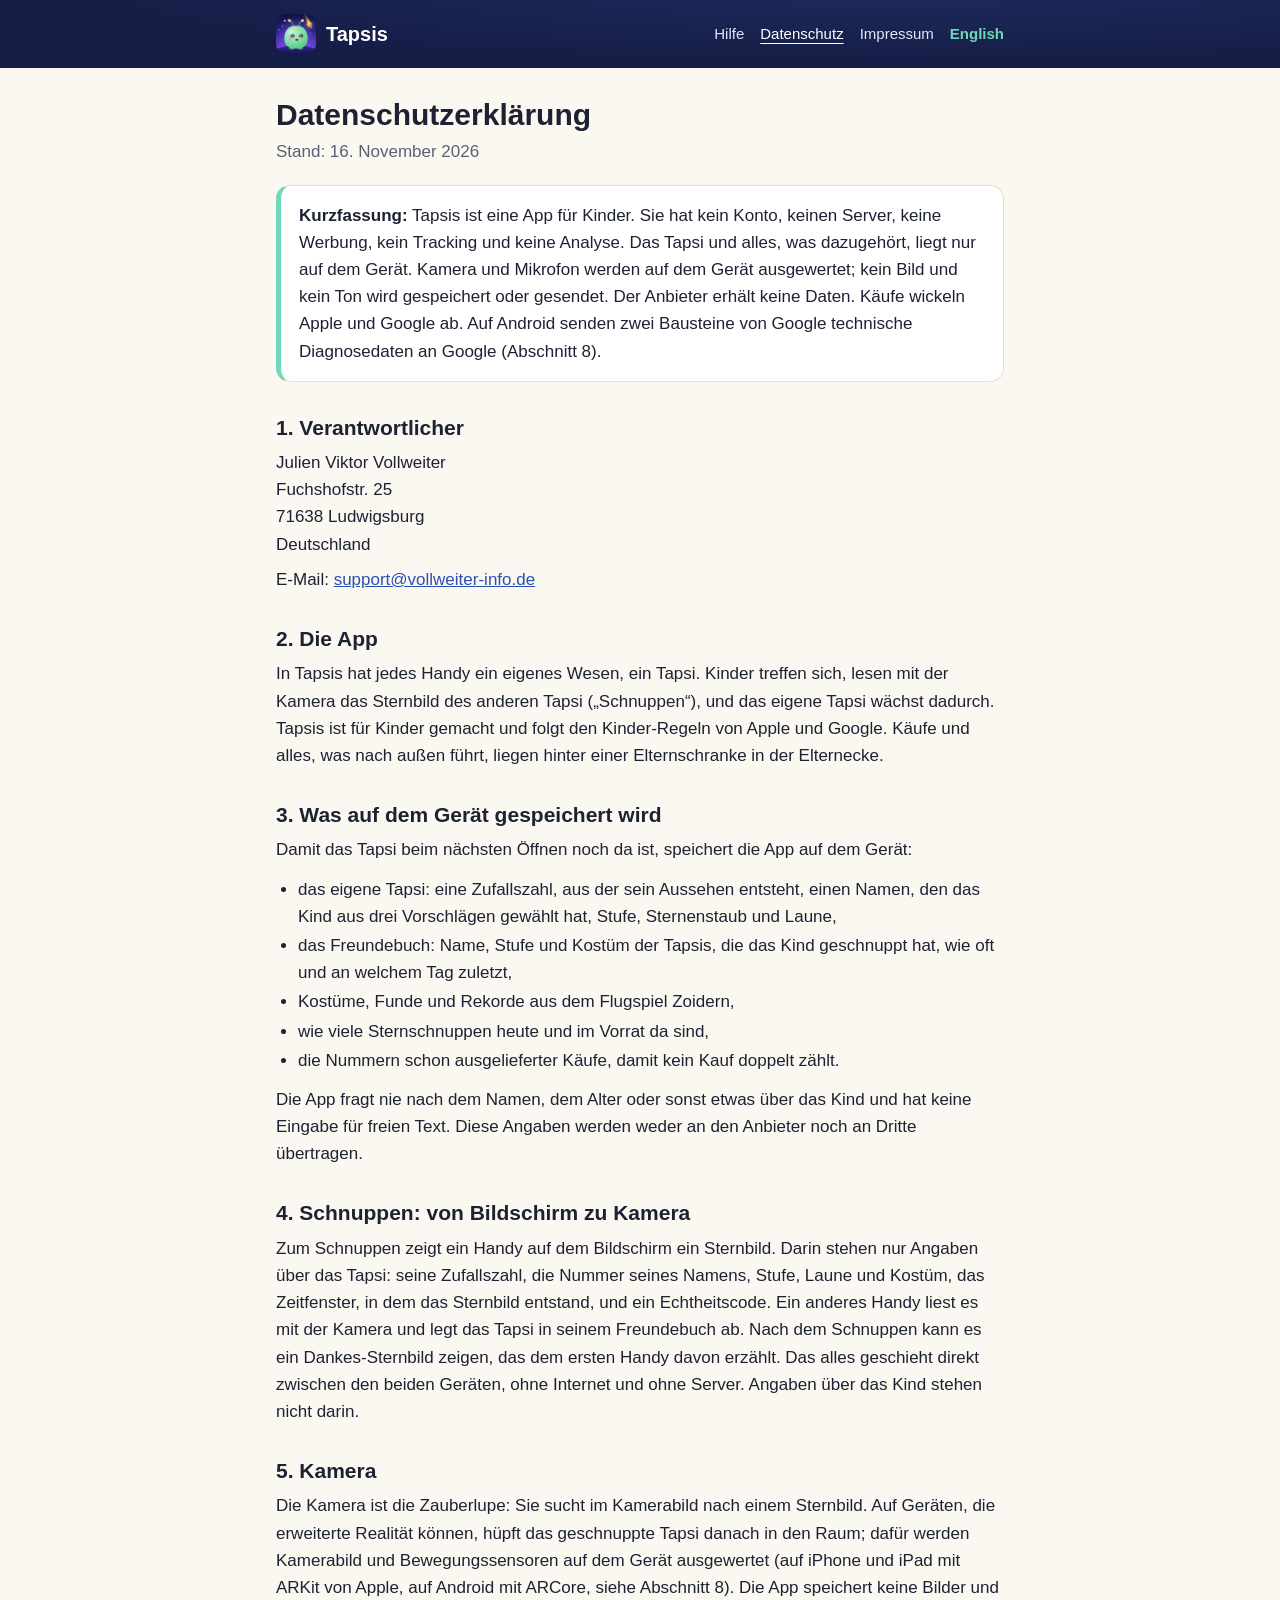
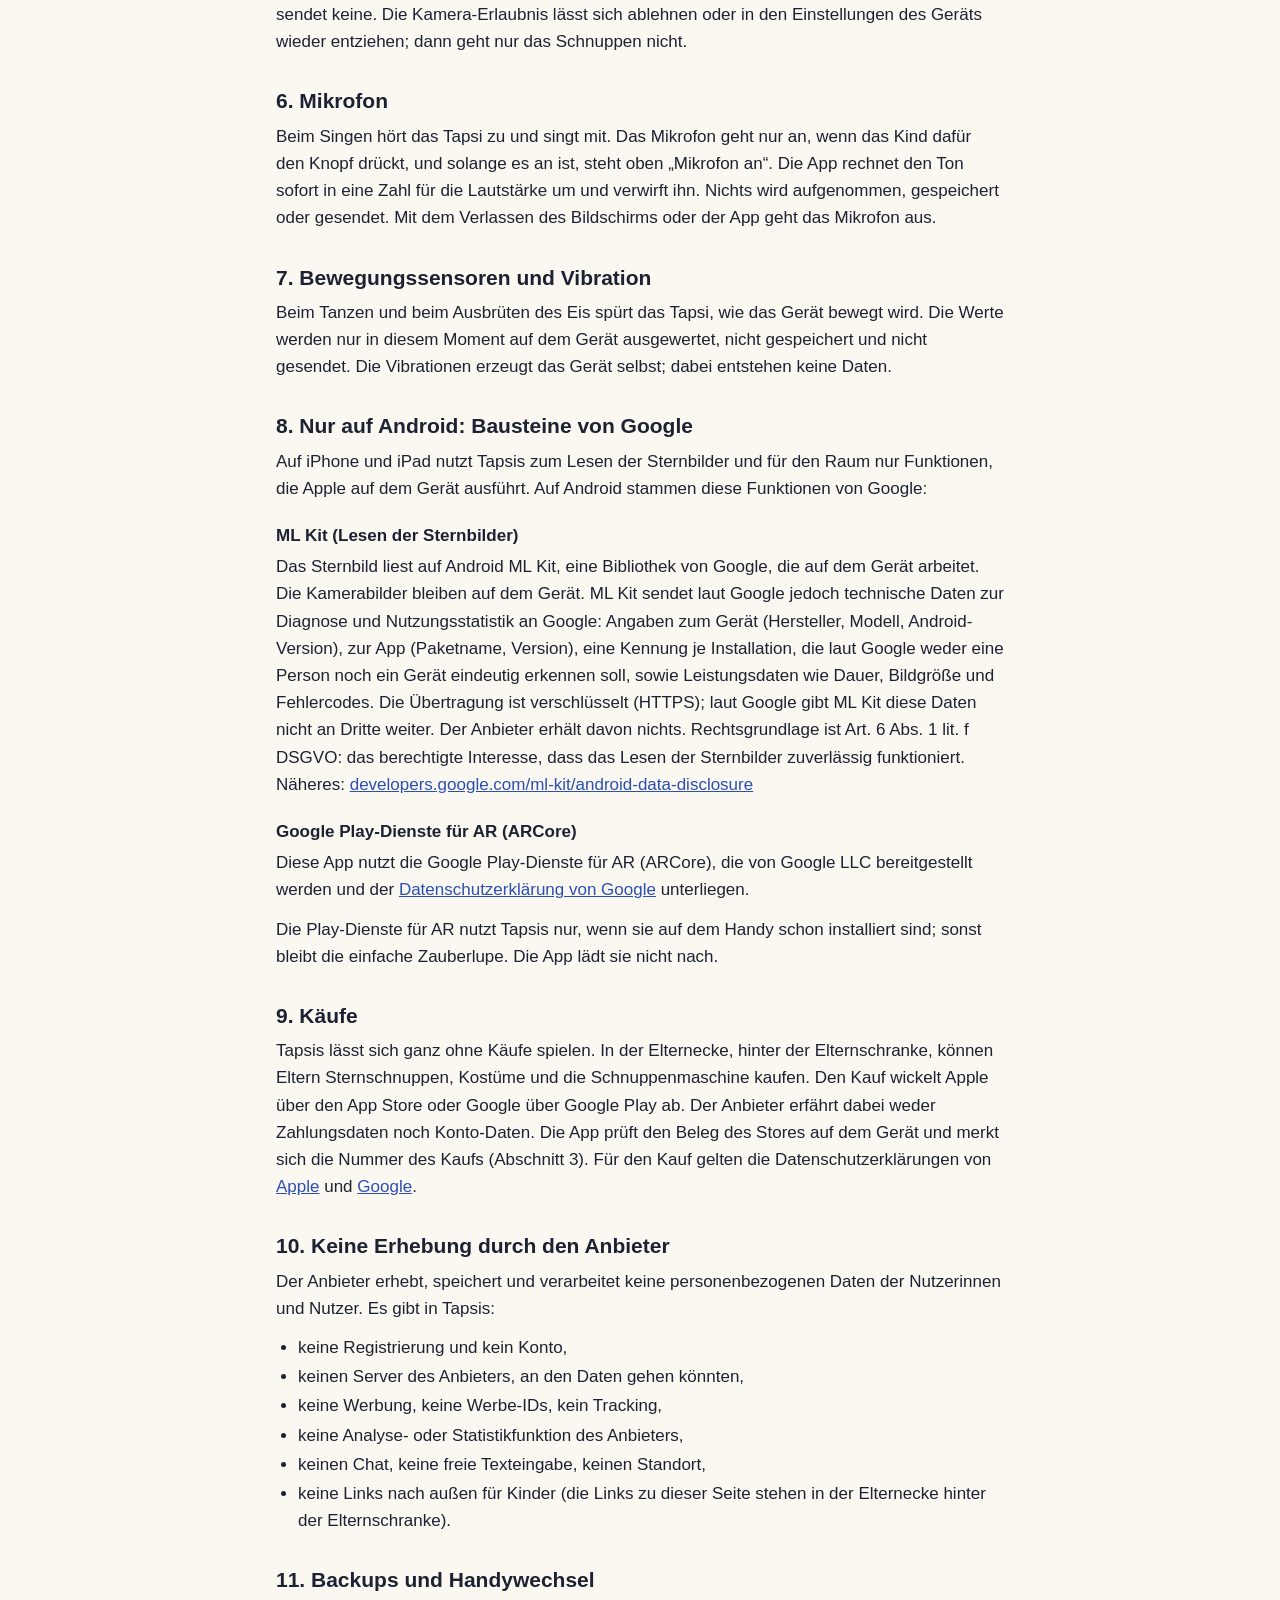
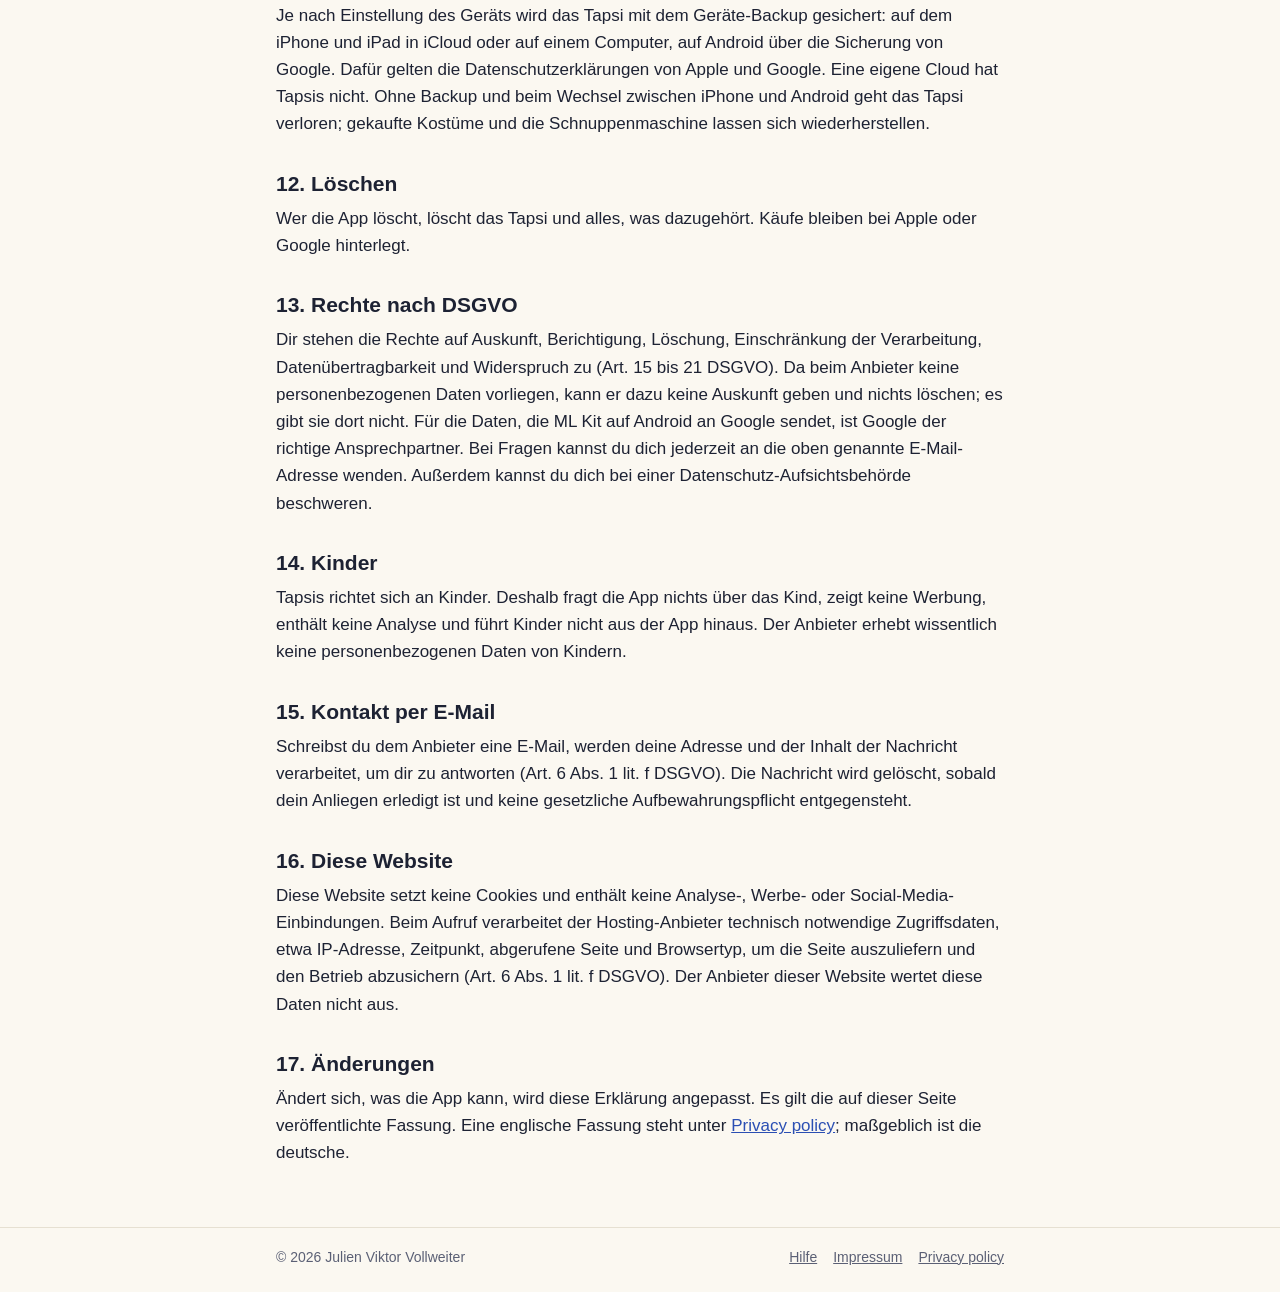
==== datenschutz.html @ 877396ab "Deploy 4b7becd" ====
<!DOCTYPE html>
<html lang="de">
<head>
<meta charset="utf-8">
<meta name="viewport" content="width=device-width, initial-scale=1">
<title>Datenschutzerklärung | Tapsis</title>
<meta name="description" content="Datenschutzerklärung zur Kinder-App Tapsis: kein Konto, kein Server, keine Werbung. Alles bleibt auf dem Gerät.">
<meta name="author" content="Julien Viktor Vollweiter">
<meta name="theme-color" content="#141d45">
<link rel="alternate" hreflang="en" href="privacy.html">
<link rel="icon" href="icon.png">
<link rel="apple-touch-icon" href="icon.png">
<link rel="stylesheet" href="style.css">
</head>
<body>

<header class="site-header">
  <div class="wrap">
    <a class="brand" href="./"><img src="icon.png" alt="" width="40" height="40">Tapsis</a>
    <nav class="site-nav" aria-label="Hauptnavigation">
      <a href="./">Hilfe</a>
      <a href="datenschutz.html" aria-current="page">Datenschutz</a>
      <a href="impressum.html">Impressum</a>
      <a class="lang" href="privacy.html" lang="en" hreflang="en">English</a>
    </nav>
  </div>
</header>

<main>
  <div class="wrap">
    <article class="prose">

      <h1>Datenschutzerklärung</h1>
      <p class="stand">Stand: 16. November 2026</p>

      <div class="card summary">
        <p><strong>Kurzfassung:</strong> Tapsis ist eine App für Kinder. Sie hat kein Konto, keinen Server, keine Werbung, kein Tracking und keine Analyse. Das Tapsi und alles, was dazugehört, liegt nur auf dem Gerät. Kamera und Mikrofon werden auf dem Gerät ausgewertet; kein Bild und kein Ton wird gespeichert oder gesendet. Der Anbieter erhält keine Daten. Käufe wickeln Apple und Google ab. Auf Android senden zwei Bausteine von Google technische Diagnosedaten an Google (Abschnitt 8).</p>
      </div>

      <h2 id="verantwortlicher">1. Verantwortlicher</h2>
      <address>
        Julien Viktor Vollweiter<br>
        Fuchshofstr. 25<br>
        71638 Ludwigsburg<br>
        Deutschland
      </address>
      <p>E-Mail: <a href="mailto:support@vollweiter-info.de?subject=Tapsis">support@vollweiter-info.de</a></p>

      <h2 id="app">2. Die App</h2>
      <p>In Tapsis hat jedes Handy ein eigenes Wesen, ein Tapsi. Kinder treffen sich, lesen mit der Kamera das Sternbild des anderen Tapsi („Schnuppen“), und das eigene Tapsi wächst dadurch. Tapsis ist für Kinder gemacht und folgt den Kinder-Regeln von Apple und Google. Käufe und alles, was nach außen führt, liegen hinter einer Elternschranke in der Elternecke.</p>

      <h2 id="geraet">3. Was auf dem Gerät gespeichert wird</h2>
      <p>Damit das Tapsi beim nächsten Öffnen noch da ist, speichert die App auf dem Gerät:</p>
      <ul>
        <li>das eigene Tapsi: eine Zufallszahl, aus der sein Aussehen entsteht, einen Namen, den das Kind aus drei Vorschlägen gewählt hat, Stufe, Sternenstaub und Laune,</li>
        <li>das Freundebuch: Name, Stufe und Kostüm der Tapsis, die das Kind geschnuppt hat, wie oft und an welchem Tag zuletzt,</li>
        <li>Kostüme, Funde und Rekorde aus dem Flugspiel Zoidern,</li>
        <li>wie viele Sternschnuppen heute und im Vorrat da sind,</li>
        <li>die Nummern schon ausgelieferter Käufe, damit kein Kauf doppelt zählt.</li>
      </ul>
      <p>Die App fragt nie nach dem Namen, dem Alter oder sonst etwas über das Kind und hat keine Eingabe für freien Text. Diese Angaben werden weder an den Anbieter noch an Dritte übertragen.</p>

      <h2 id="schnuppen">4. Schnuppen: von Bildschirm zu Kamera</h2>
      <p>Zum Schnuppen zeigt ein Handy auf dem Bildschirm ein Sternbild. Darin stehen nur Angaben über das Tapsi: seine Zufallszahl, die Nummer seines Namens, Stufe, Laune und Kostüm, das Zeitfenster, in dem das Sternbild entstand, und ein Echtheitscode. Ein anderes Handy liest es mit der Kamera und legt das Tapsi in seinem Freundebuch ab. Nach dem Schnuppen kann es ein Dankes-Sternbild zeigen, das dem ersten Handy davon erzählt. Das alles geschieht direkt zwischen den beiden Geräten, ohne Internet und ohne Server. Angaben über das Kind stehen nicht darin.</p>

      <h2 id="kamera">5. Kamera</h2>
      <p>Die Kamera ist die Zauberlupe: Sie sucht im Kamerabild nach einem Sternbild. Auf Geräten, die erweiterte Realität können, hüpft das geschnuppte Tapsi danach in den Raum; dafür werden Kamerabild und Bewegungssensoren auf dem Gerät ausgewertet (auf iPhone und iPad mit ARKit von Apple, auf Android mit ARCore, siehe Abschnitt 8). Die App speichert keine Bilder und sendet keine. Die Kamera-Erlaubnis lässt sich ablehnen oder in den Einstellungen des Geräts wieder entziehen; dann geht nur das Schnuppen nicht.</p>

      <h2 id="mikrofon">6. Mikrofon</h2>
      <p>Beim Singen hört das Tapsi zu und singt mit. Das Mikrofon geht nur an, wenn das Kind dafür den Knopf drückt, und solange es an ist, steht oben „Mikrofon an“. Die App rechnet den Ton sofort in eine Zahl für die Lautstärke um und verwirft ihn. Nichts wird aufgenommen, gespeichert oder gesendet. Mit dem Verlassen des Bildschirms oder der App geht das Mikrofon aus.</p>

      <h2 id="sensoren">7. Bewegungssensoren und Vibration</h2>
      <p>Beim Tanzen und beim Ausbrüten des Eis spürt das Tapsi, wie das Gerät bewegt wird. Die Werte werden nur in diesem Moment auf dem Gerät ausgewertet, nicht gespeichert und nicht gesendet. Die Vibrationen erzeugt das Gerät selbst; dabei entstehen keine Daten.</p>

      <h2 id="android">8. Nur auf Android: Bausteine von Google</h2>
      <p>Auf iPhone und iPad nutzt Tapsis zum Lesen der Sternbilder und für den Raum nur Funktionen, die Apple auf dem Gerät ausführt. Auf Android stammen diese Funktionen von Google:</p>
      <h3>ML Kit (Lesen der Sternbilder)</h3>
      <p>Das Sternbild liest auf Android ML Kit, eine Bibliothek von Google, die auf dem Gerät arbeitet. Die Kamerabilder bleiben auf dem Gerät. ML Kit sendet laut Google jedoch technische Daten zur Diagnose und Nutzungsstatistik an Google: Angaben zum Gerät (Hersteller, Modell, Android-Version), zur App (Paketname, Version), eine Kennung je Installation, die laut Google weder eine Person noch ein Gerät eindeutig erkennen soll, sowie Leistungsdaten wie Dauer, Bildgröße und Fehlercodes. Die Übertragung ist verschlüsselt (HTTPS); laut Google gibt ML Kit diese Daten nicht an Dritte weiter. Der Anbieter erhält davon nichts. Rechtsgrundlage ist Art. 6 Abs. 1 lit. f DSGVO: das berechtigte Interesse, dass das Lesen der Sternbilder zuverlässig funktioniert. Näheres: <a href="https://developers.google.com/ml-kit/android-data-disclosure">developers.google.com/ml-kit/android-data-disclosure</a></p>
      <h3>Google Play-Dienste für AR (ARCore)</h3>
      <p>Diese App nutzt die Google Play-Dienste für AR (ARCore), die von Google LLC bereitgestellt werden und der <a href="https://policies.google.com/privacy?hl=de">Datenschutzerklärung von Google</a> unterliegen.</p>
      <p>Die Play-Dienste für AR nutzt Tapsis nur, wenn sie auf dem Handy schon installiert sind; sonst bleibt die einfache Zauberlupe. Die App lädt sie nicht nach.</p>

      <h2 id="kaeufe">9. Käufe</h2>
      <p>Tapsis lässt sich ganz ohne Käufe spielen. In der Elternecke, hinter der Elternschranke, können Eltern Sternschnuppen, Kostüme und die Schnuppenmaschine kaufen. Den Kauf wickelt Apple über den App Store oder Google über Google Play ab. Der Anbieter erfährt dabei weder Zahlungsdaten noch Konto-Daten. Die App prüft den Beleg des Stores auf dem Gerät und merkt sich die Nummer des Kaufs (Abschnitt 3). Für den Kauf gelten die Datenschutzerklärungen von <a href="https://www.apple.com/de/legal/privacy/de-ww/">Apple</a> und <a href="https://policies.google.com/privacy?hl=de">Google</a>.</p>

      <h2 id="keine-erhebung">10. Keine Erhebung durch den Anbieter</h2>
      <p>Der Anbieter erhebt, speichert und verarbeitet keine personenbezogenen Daten der Nutzerinnen und Nutzer. Es gibt in Tapsis:</p>
      <ul>
        <li>keine Registrierung und kein Konto,</li>
        <li>keinen Server des Anbieters, an den Daten gehen könnten,</li>
        <li>keine Werbung, keine Werbe-IDs, kein Tracking,</li>
        <li>keine Analyse- oder Statistikfunktion des Anbieters,</li>
        <li>keinen Chat, keine freie Texteingabe, keinen Standort,</li>
        <li>keine Links nach außen für Kinder (die Links zu dieser Seite stehen in der Elternecke hinter der Elternschranke).</li>
      </ul>

      <h2 id="backups">11. Backups und Handywechsel</h2>
      <p>Je nach Einstellung des Geräts wird das Tapsi mit dem Geräte-Backup gesichert: auf dem iPhone und iPad in iCloud oder auf einem Computer, auf Android über die Sicherung von Google. Dafür gelten die Datenschutzerklärungen von Apple und Google. Eine eigene Cloud hat Tapsis nicht. Ohne Backup und beim Wechsel zwischen iPhone und Android geht das Tapsi verloren; gekaufte Kostüme und die Schnuppenmaschine lassen sich wiederherstellen.</p>

      <h2 id="loeschung">12. Löschen</h2>
      <p>Wer die App löscht, löscht das Tapsi und alles, was dazugehört. Käufe bleiben bei Apple oder Google hinterlegt.</p>

      <h2 id="rechte">13. Rechte nach DSGVO</h2>
      <p>Dir stehen die Rechte auf Auskunft, Berichtigung, Löschung, Einschränkung der Verarbeitung, Datenübertragbarkeit und Widerspruch zu (Art. 15 bis 21 DSGVO). Da beim Anbieter keine personenbezogenen Daten vorliegen, kann er dazu keine Auskunft geben und nichts löschen; es gibt sie dort nicht. Für die Daten, die ML Kit auf Android an Google sendet, ist Google der richtige Ansprechpartner. Bei Fragen kannst du dich jederzeit an die oben genannte E-Mail-Adresse wenden. Außerdem kannst du dich bei einer Datenschutz-Aufsichtsbehörde beschweren.</p>

      <h2 id="kinder">14. Kinder</h2>
      <p>Tapsis richtet sich an Kinder. Deshalb fragt die App nichts über das Kind, zeigt keine Werbung, enthält keine Analyse und führt Kinder nicht aus der App hinaus. Der Anbieter erhebt wissentlich keine personenbezogenen Daten von Kindern.</p>

      <h2 id="email">15. Kontakt per E-Mail</h2>
      <p>Schreibst du dem Anbieter eine E-Mail, werden deine Adresse und der Inhalt der Nachricht verarbeitet, um dir zu antworten (Art. 6 Abs. 1 lit. f DSGVO). Die Nachricht wird gelöscht, sobald dein Anliegen erledigt ist und keine gesetzliche Aufbewahrungspflicht entgegensteht.</p>

      <h2 id="website">16. Diese Website</h2>
      <p>Diese Website setzt keine Cookies und enthält keine Analyse-, Werbe- oder Social-Media-Einbindungen. Beim Aufruf verarbeitet der Hosting-Anbieter technisch notwendige Zugriffsdaten, etwa IP-Adresse, Zeitpunkt, abgerufene Seite und Browsertyp, um die Seite auszuliefern und den Betrieb abzusichern (Art. 6 Abs. 1 lit. f DSGVO). Der Anbieter dieser Website wertet diese Daten nicht aus.</p>

      <h2 id="aenderungen">17. Änderungen</h2>
      <p>Ändert sich, was die App kann, wird diese Erklärung angepasst. Es gilt die auf dieser Seite veröffentlichte Fassung. Eine englische Fassung steht unter <a href="privacy.html" lang="en">Privacy policy</a>; maßgeblich ist die deutsche.</p>

    </article>
  </div>
</main>

<footer class="site-footer">
  <div class="wrap">
    <span>© 2026 Julien Viktor Vollweiter</span>
    <nav aria-label="Rechtliches">
      <a href="./">Hilfe</a>
      <a href="impressum.html">Impressum</a>
      <a href="privacy.html" lang="en">Privacy policy</a>
    </nav>
  </div>
</footer>

</body>
</html>
---- style.css ----
:root {
  --night: #141d45;
  --night-2: #1f2b5e;
  --paper: #fbf8f1;
  --card: #ffffff;
  --ink: #1d2233;
  --muted: #5b6075;
  --line: #e6e0d2;
  --mint: #6fd8b8;
  --link: #2b4fb3;
  --star: #f6c945;
}

@media (prefers-color-scheme: dark) {
  :root {
    --paper: #10163a;
    --card: #19225052;
    --ink: #eef0fa;
    --muted: #aab1d0;
    --line: #2b3670;
    --link: #9fc0ff;
  }
}

* { box-sizing: border-box; }

html { -webkit-text-size-adjust: 100%; }

body {
  margin: 0;
  background: var(--paper);
  color: var(--ink);
  font: 17px/1.6 -apple-system, BlinkMacSystemFont, "Segoe UI", Roboto, "Helvetica Neue", Arial, sans-serif;
}

a { color: var(--link); }

.wrap { max-width: 760px; margin: 0 auto; padding: 0 16px; }

.site-header {
  background: radial-gradient(ellipse at 70% -20%, var(--night-2), var(--night) 70%);
  color: #fff;
}
.site-header .wrap {
  display: flex; flex-wrap: wrap; align-items: center; justify-content: space-between;
  gap: 8px 20px; padding-top: 14px; padding-bottom: 14px;
}
.brand {
  display: inline-flex; align-items: center; gap: 10px;
  color: #fff; text-decoration: none; font-weight: 700; font-size: 20px;
}
.brand img { border-radius: 10px; }
.site-nav { display: flex; flex-wrap: wrap; gap: 4px 16px; font-size: 15px; }
.site-nav a { color: #dfe5ff; text-decoration: none; }
.site-nav a:hover, .site-nav a[aria-current="page"] { color: #fff; text-decoration: underline; text-underline-offset: 4px; }
.site-nav .lang { color: var(--mint); font-weight: 600; }

.hero {
  background: linear-gradient(var(--night), var(--night-2));
  color: #fff; text-align: center; padding: 28px 0 40px;
}
.hero img { width: 112px; height: 112px; border-radius: 26px; box-shadow: 0 10px 30px rgba(0,0,0,.35); }
.hero h1 { margin: 16px 0 6px; font-size: 32px; line-height: 1.2; }
.hero p { margin: 0 auto; max-width: 520px; color: #dfe5ff; }

main { padding: 28px 0 48px; }

.prose h1 { font-size: 30px; line-height: 1.25; margin: 0 0 4px; }
.prose h2 { font-size: 21px; line-height: 1.3; margin: 32px 0 8px; }
.prose h3 { font-size: 17px; margin: 20px 0 4px; }
.prose p, .prose ul { margin: 0 0 12px; }
.prose ul { padding-left: 22px; }
.prose li { margin: 2px 0; }
.prose address { font-style: normal; margin-bottom: 8px; }
.stand { color: var(--muted); margin-bottom: 20px !important; }

.card {
  background: var(--card);
  border: 1px solid var(--line);
  border-radius: 14px;
  padding: 16px 18px;
  margin: 20px 0;
}
.card > :last-child { margin-bottom: 0; }
.summary { border-left: 5px solid var(--mint); }
.note { border-left: 5px solid var(--star); }

.site-footer { border-top: 1px solid var(--line); color: var(--muted); font-size: 14px; }
.site-footer .wrap {
  display: flex; flex-wrap: wrap; justify-content: space-between; gap: 8px 20px;
  padding-top: 18px; padding-bottom: 24px;
}
.site-footer nav { display: flex; flex-wrap: wrap; gap: 4px 16px; }
.site-footer a { color: var(--muted); }

@media (max-width: 480px) {
  body { font-size: 16px; }
  .prose h1, .hero h1 { font-size: 26px; }
}
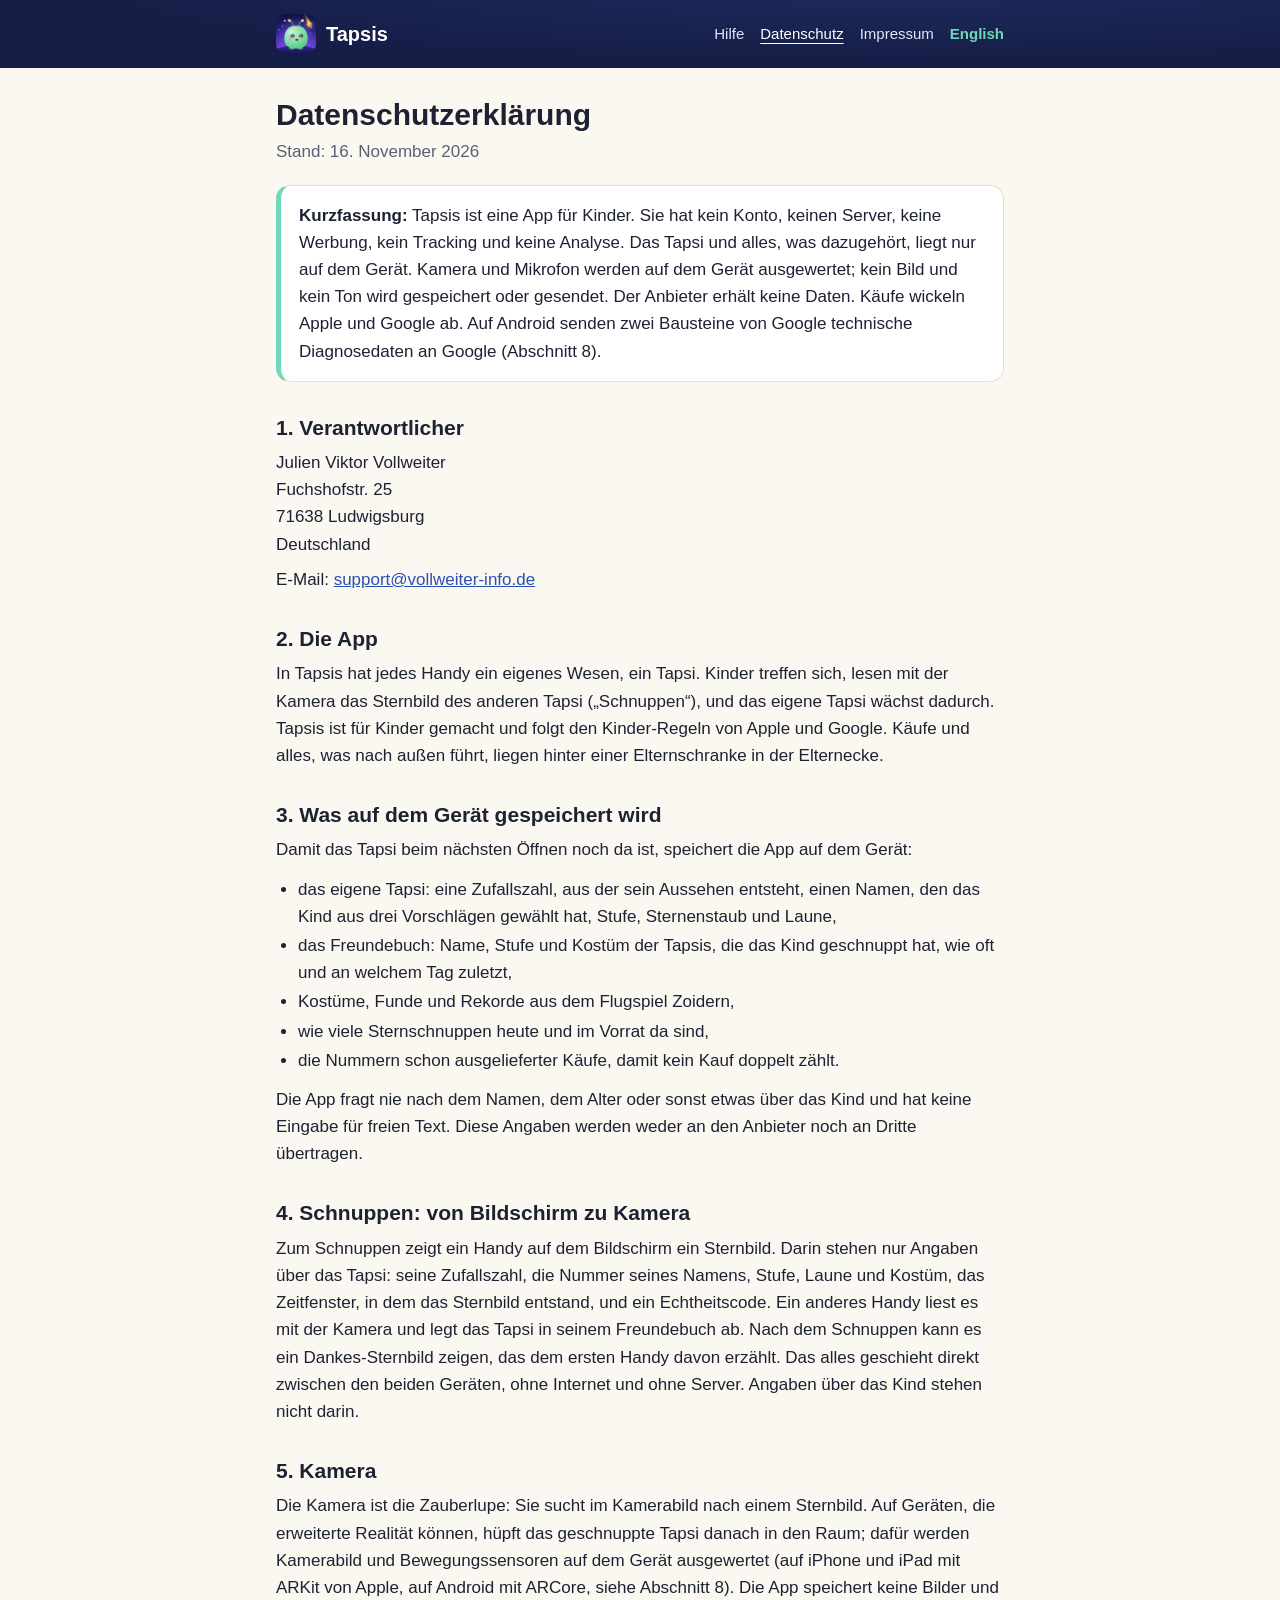
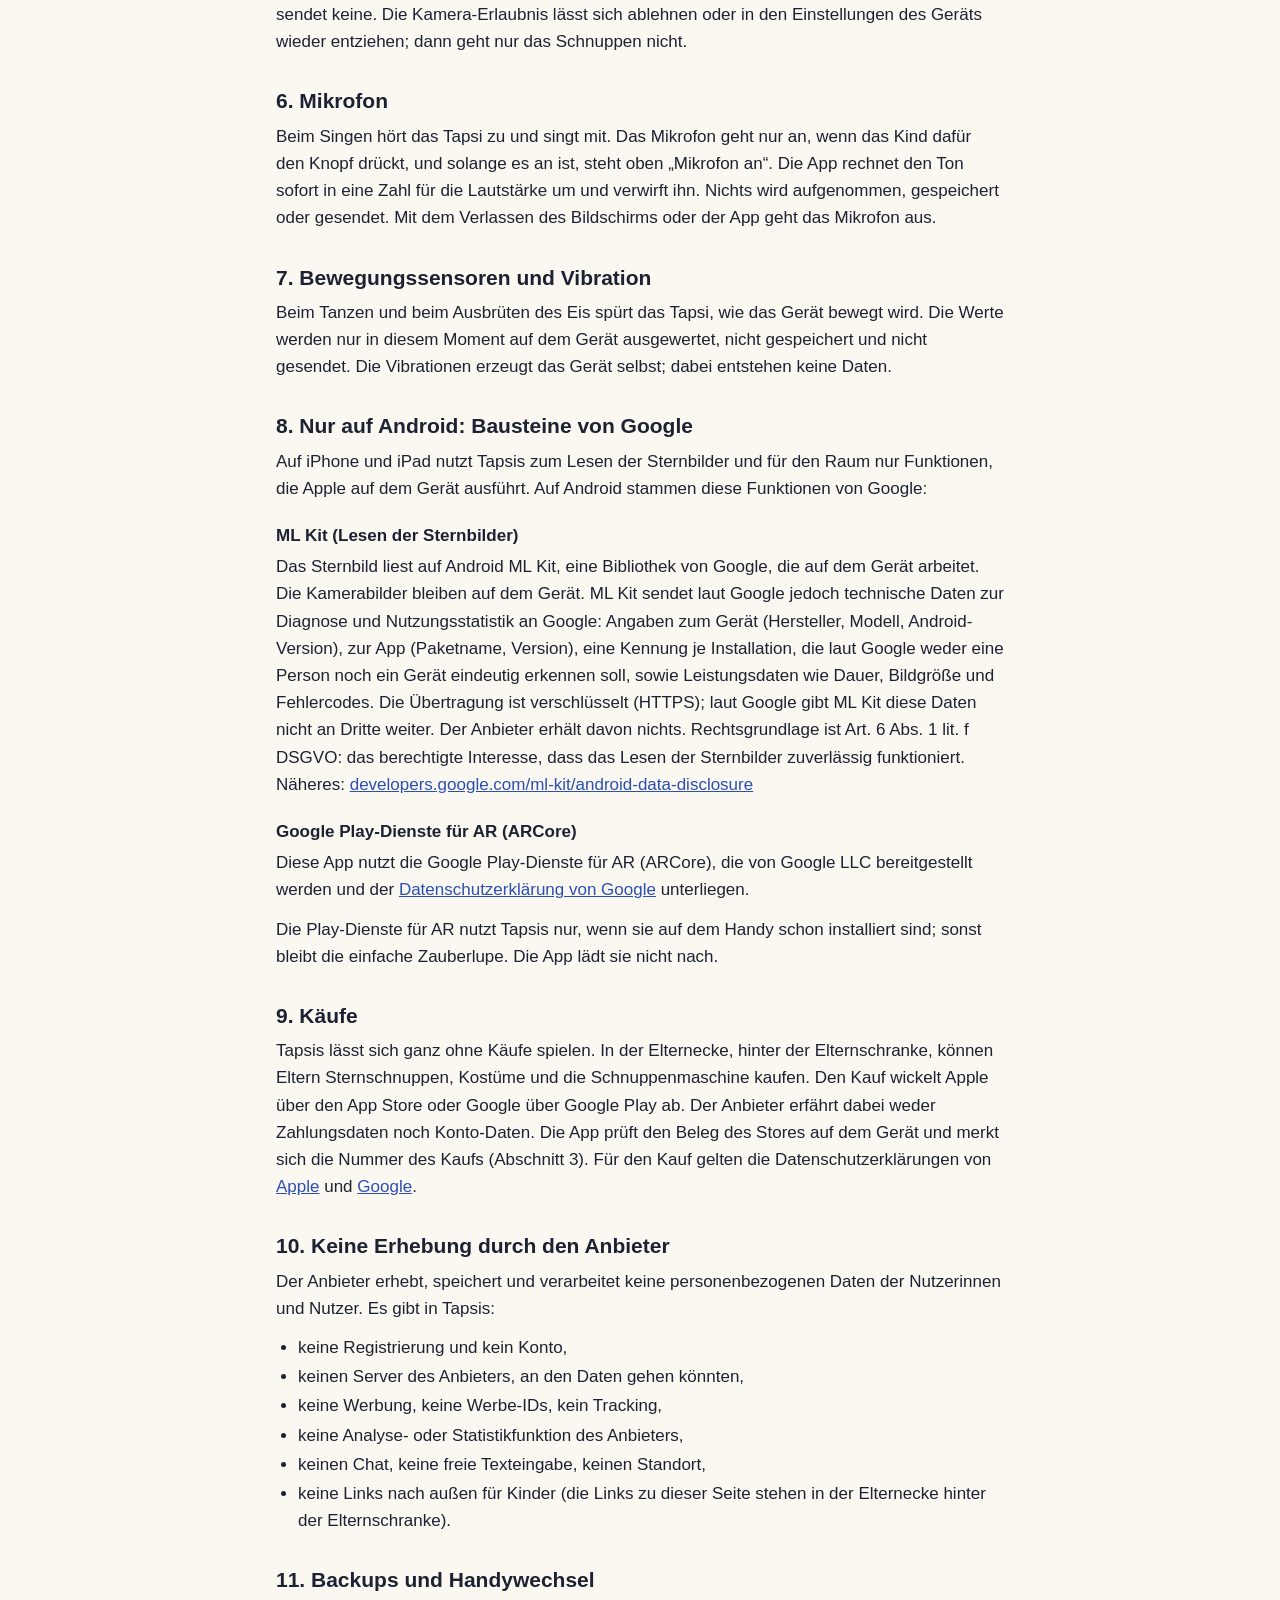
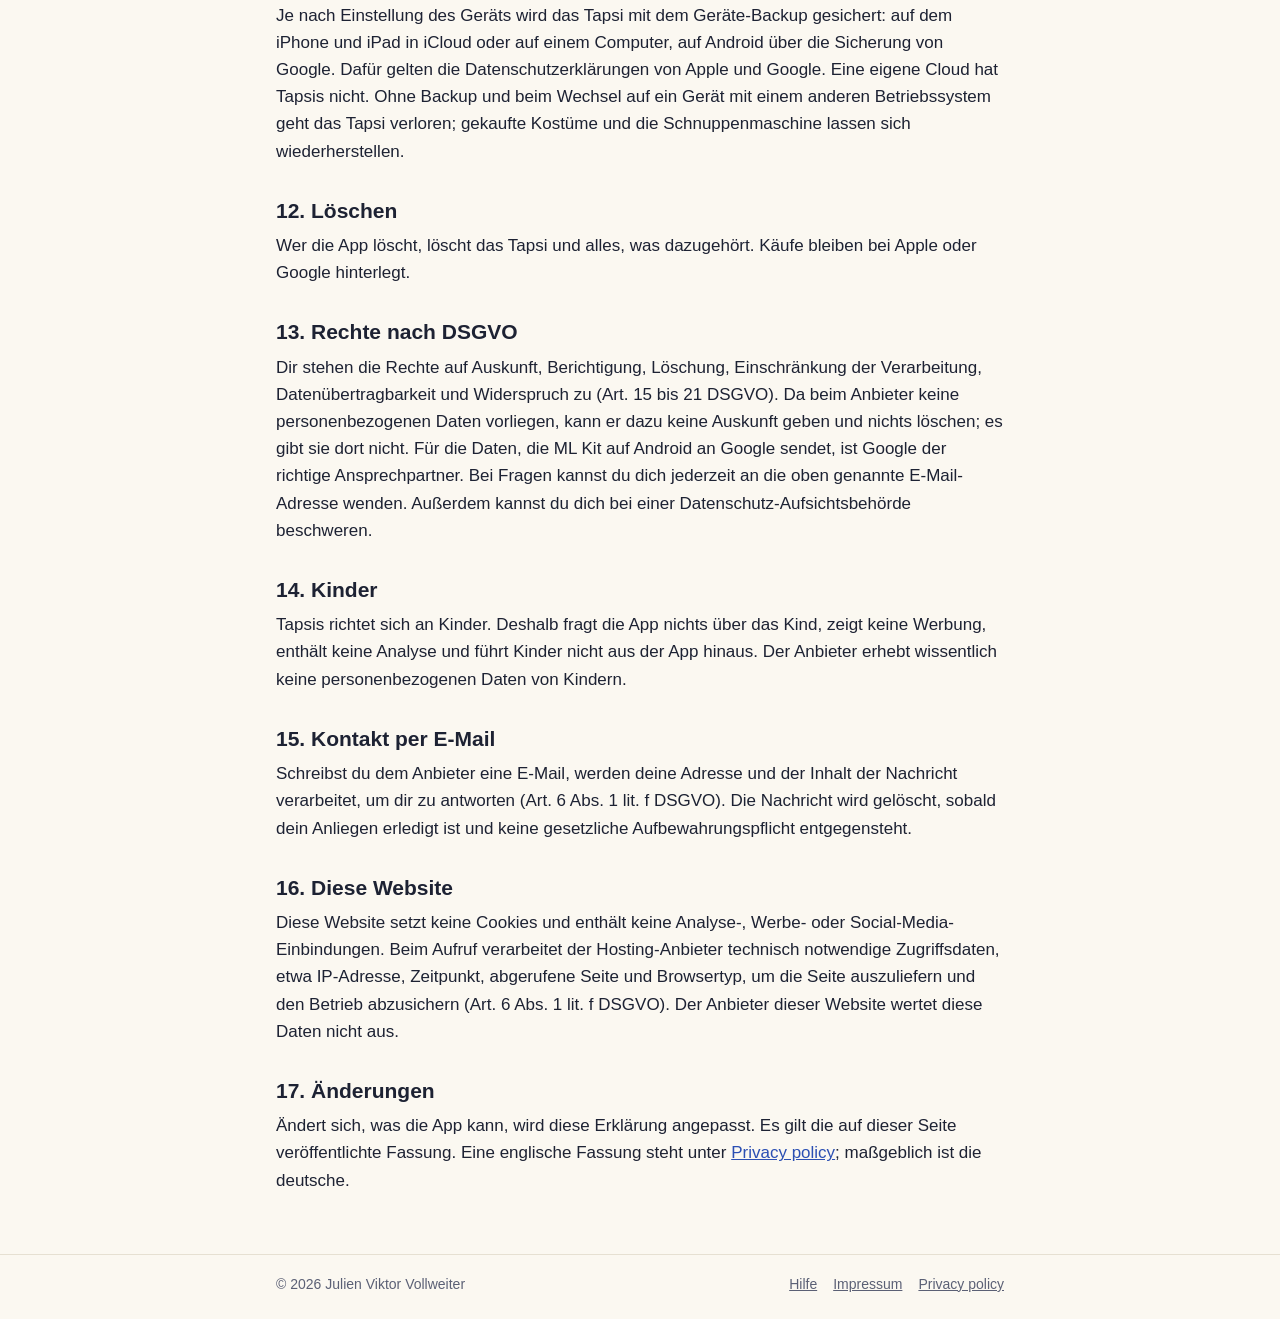
==== commit 43ddba0a: "Deploy b45e971" ====
--- a/datenschutz.html
+++ b/datenschutz.html
@@ -95,7 +95,7 @@
       </ul>
 
       <h2 id="backups">11. Backups und Handywechsel</h2>
-      <p>Je nach Einstellung des Geräts wird das Tapsi mit dem Geräte-Backup gesichert: auf dem iPhone und iPad in iCloud oder auf einem Computer, auf Android über die Sicherung von Google. Dafür gelten die Datenschutzerklärungen von Apple und Google. Eine eigene Cloud hat Tapsis nicht. Ohne Backup und beim Wechsel zwischen iPhone und Android geht das Tapsi verloren; gekaufte Kostüme und die Schnuppenmaschine lassen sich wiederherstellen.</p>
+      <p>Je nach Einstellung des Geräts wird das Tapsi mit dem Geräte-Backup gesichert: auf dem iPhone und iPad in iCloud oder auf einem Computer, auf Android über die Sicherung von Google. Dafür gelten die Datenschutzerklärungen von Apple und Google. Eine eigene Cloud hat Tapsis nicht. Ohne Backup und beim Wechsel auf ein Gerät mit einem anderen Betriebssystem geht das Tapsi verloren; gekaufte Kostüme und die Schnuppenmaschine lassen sich wiederherstellen.</p>
 
       <h2 id="loeschung">12. Löschen</h2>
       <p>Wer die App löscht, löscht das Tapsi und alles, was dazugehört. Käufe bleiben bei Apple oder Google hinterlegt.</p>
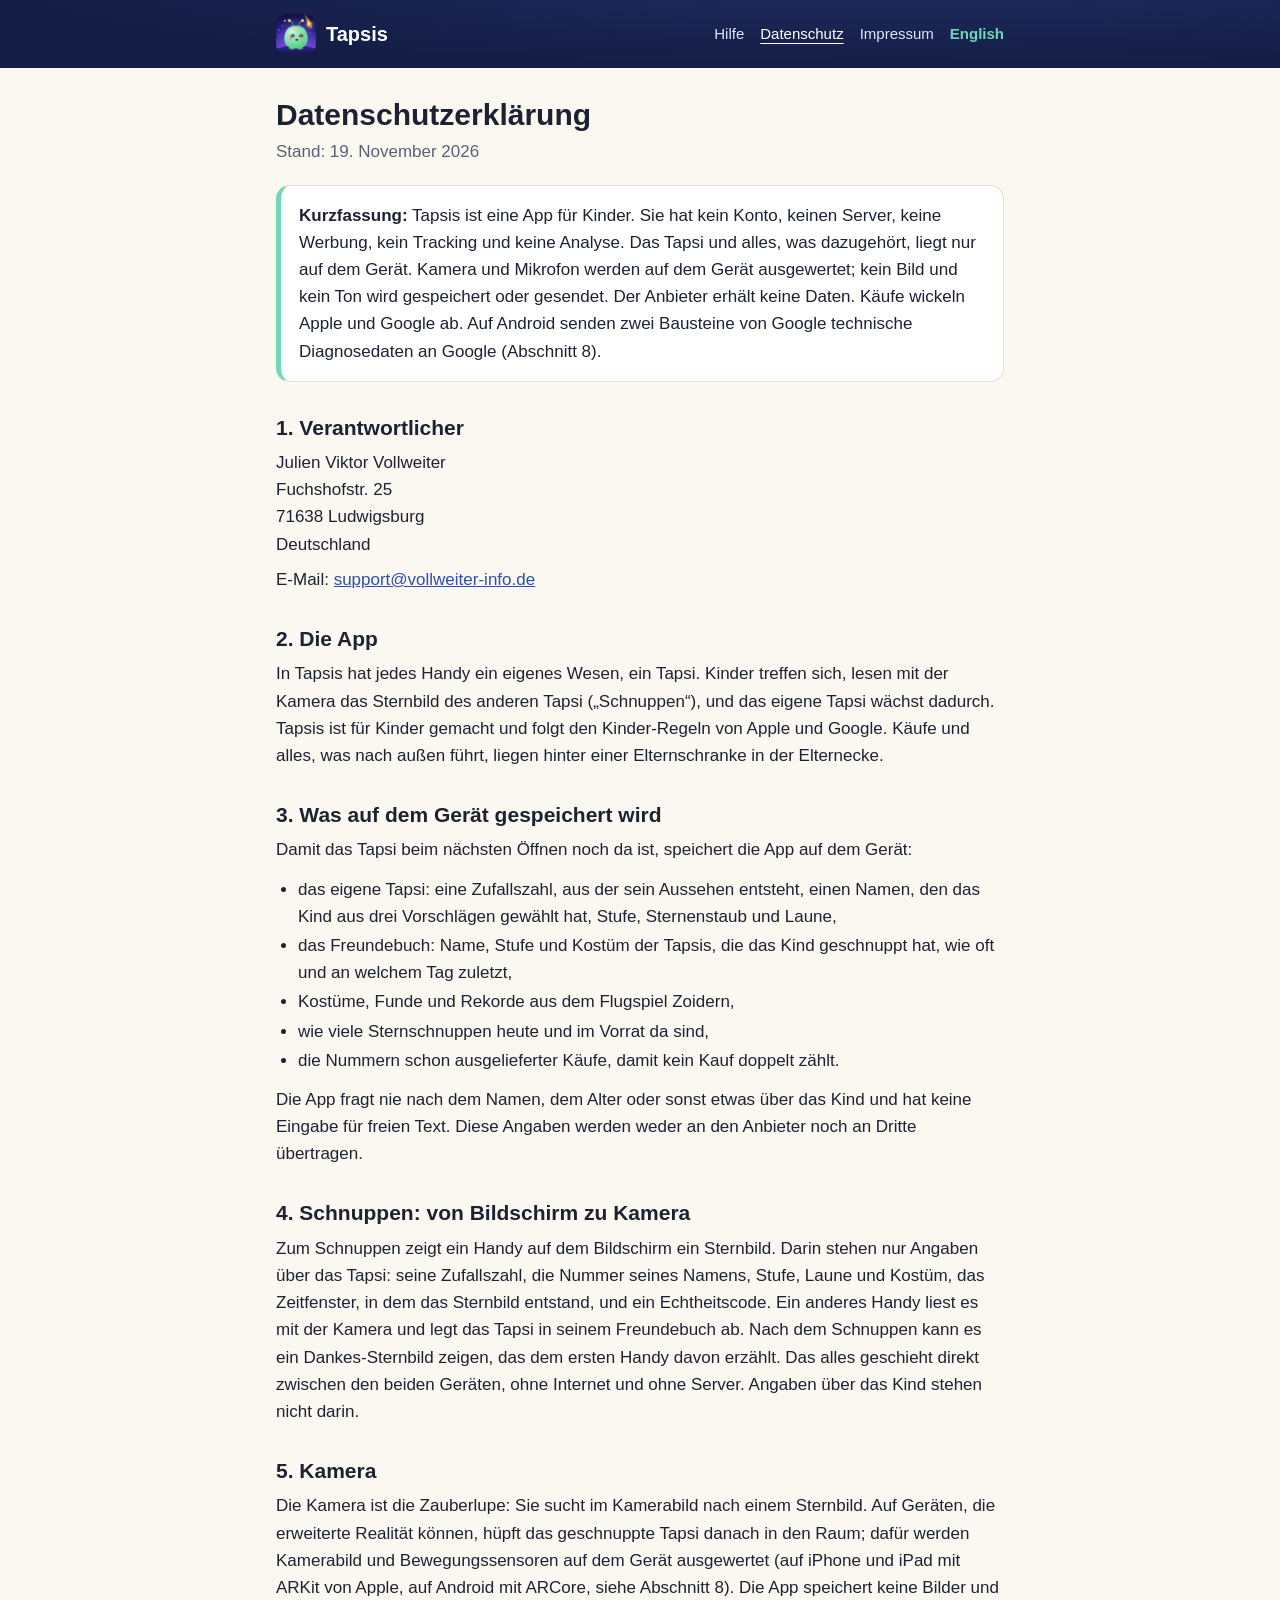
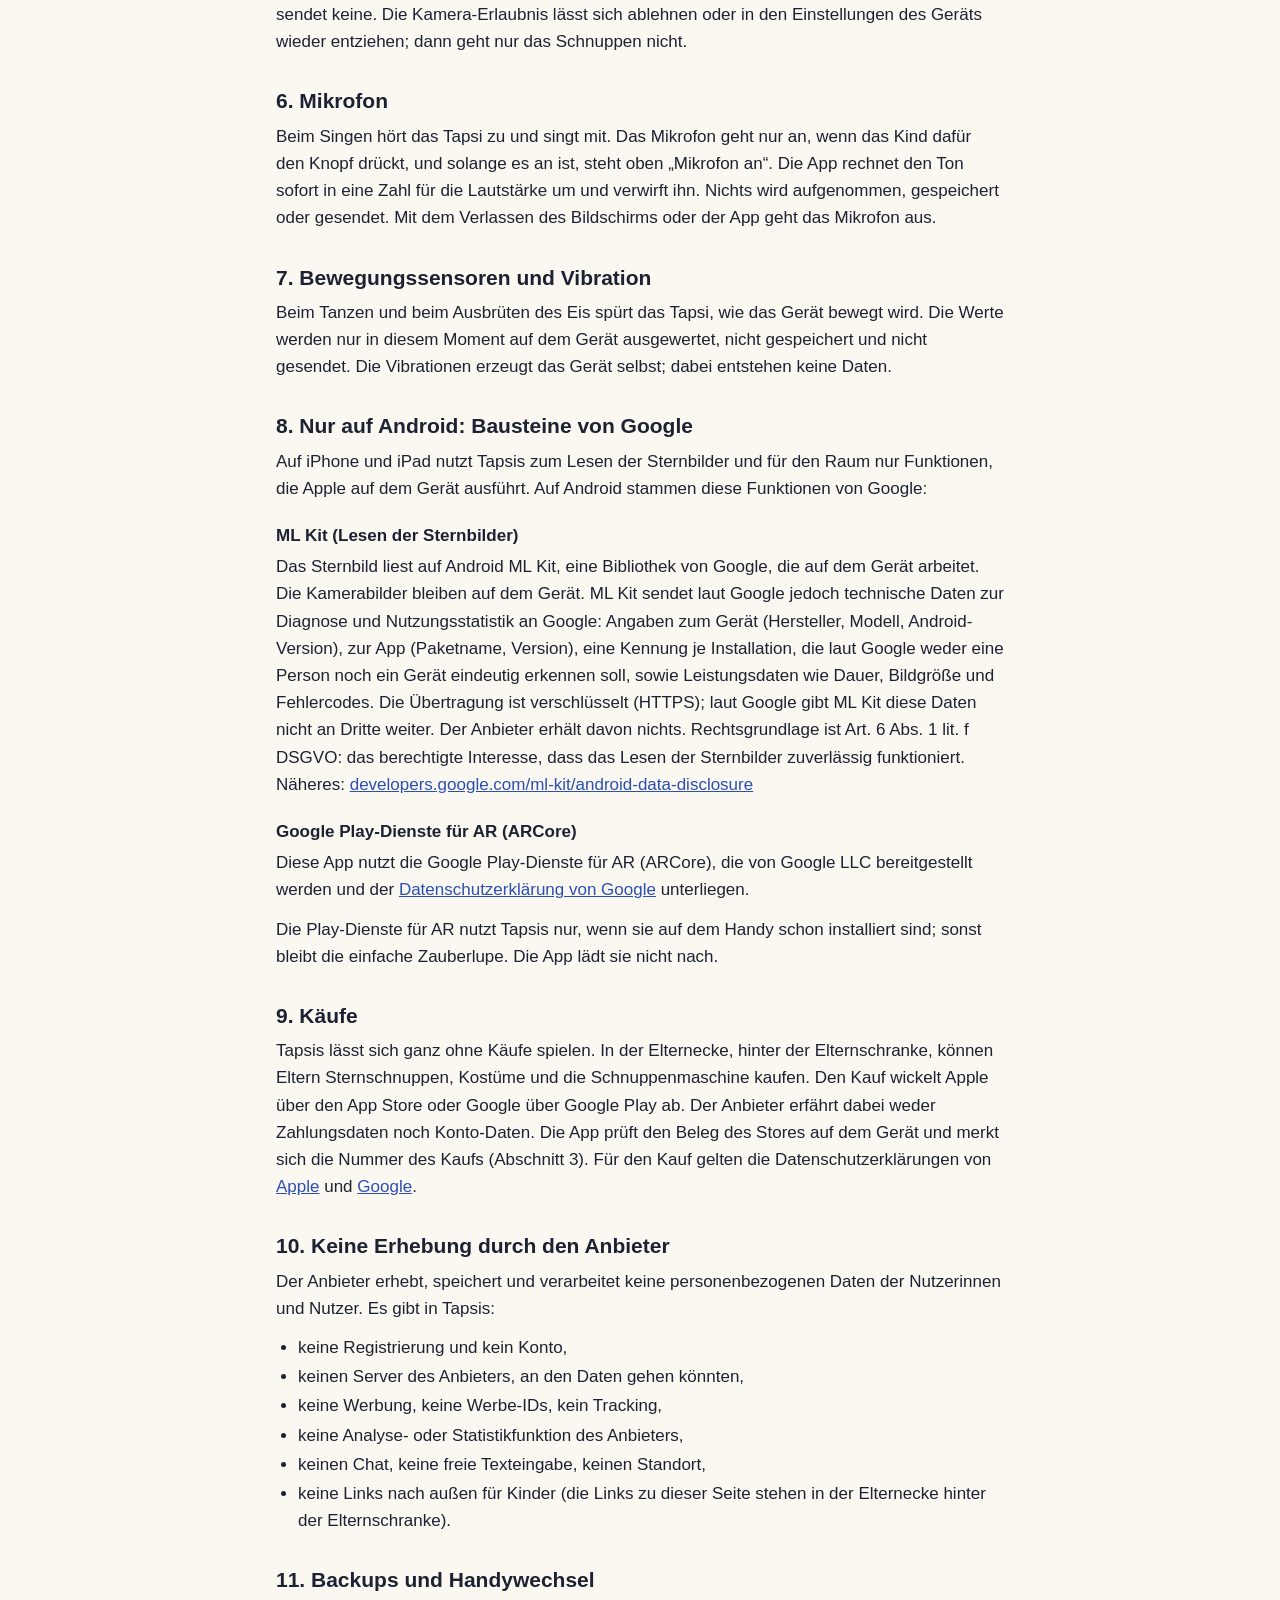
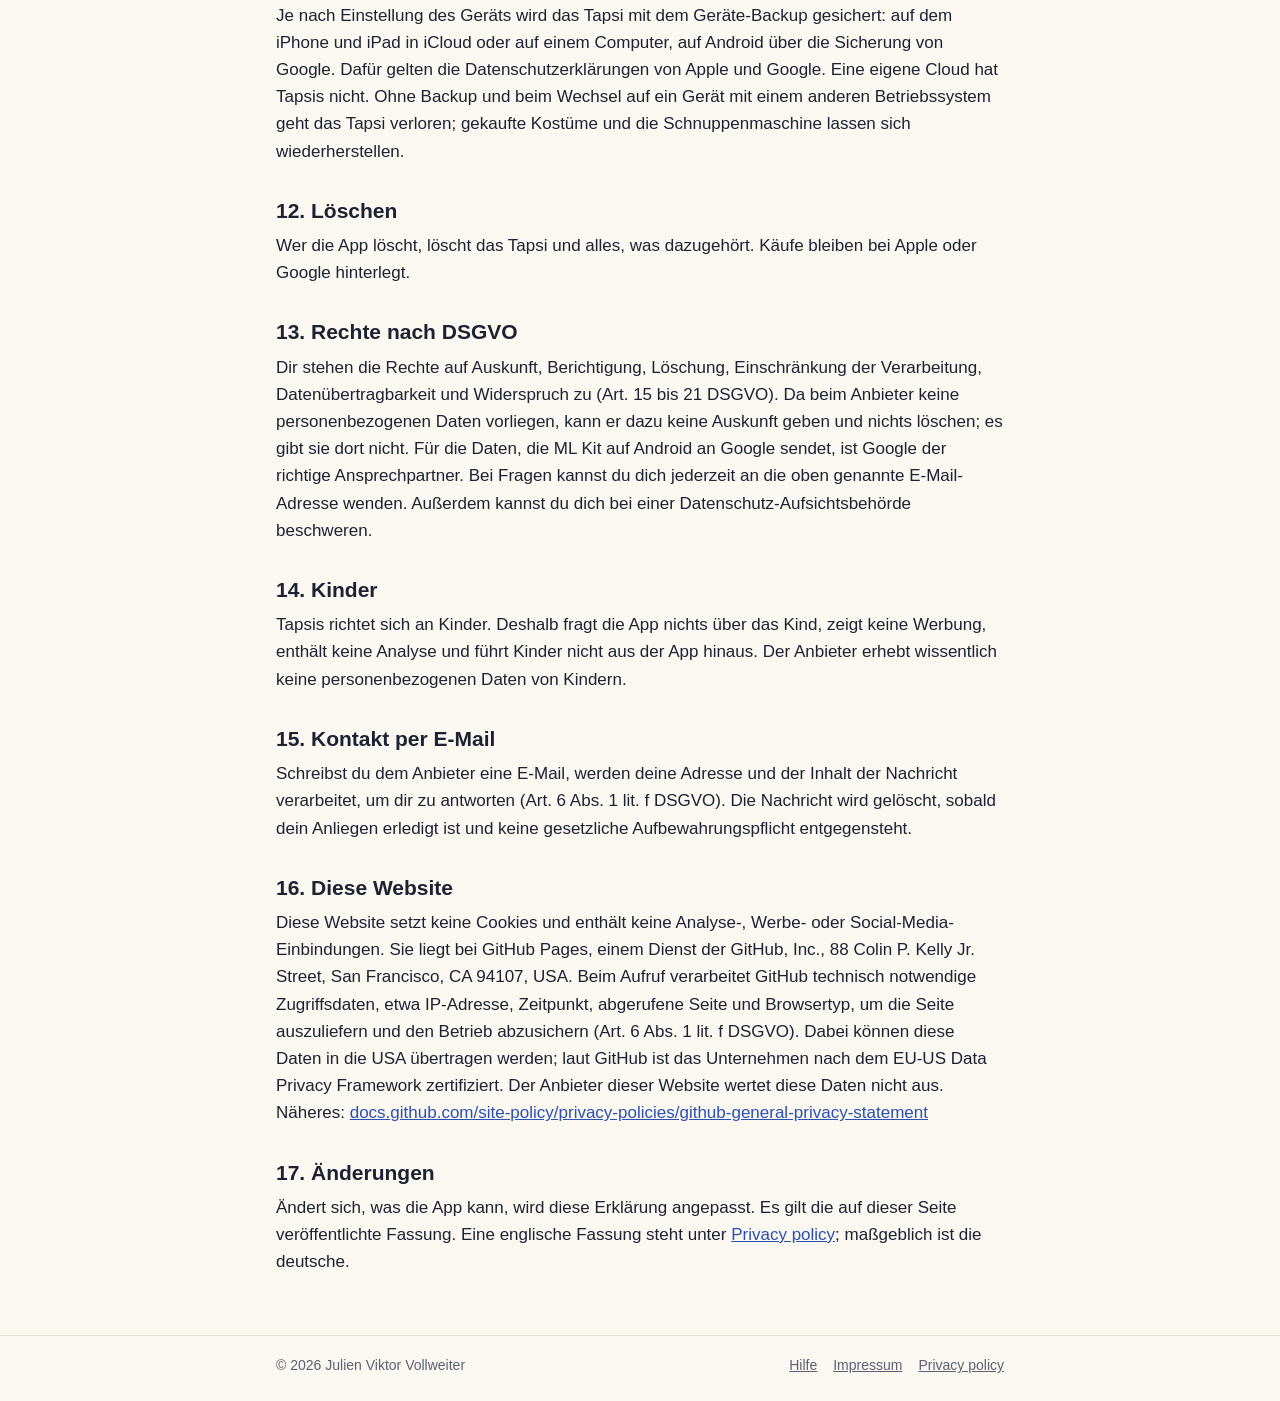
==== commit 16e530cf: "Deploy 8d227e1" ====
--- a/datenschutz.html
+++ b/datenschutz.html
@@ -31,7 +31,7 @@
     <article class="prose">
 
       <h1>Datenschutzerklärung</h1>
-      <p class="stand">Stand: 16. November 2026</p>
+      <p class="stand">Stand: 19. November 2026</p>
 
       <div class="card summary">
         <p><strong>Kurzfassung:</strong> Tapsis ist eine App für Kinder. Sie hat kein Konto, keinen Server, keine Werbung, kein Tracking und keine Analyse. Das Tapsi und alles, was dazugehört, liegt nur auf dem Gerät. Kamera und Mikrofon werden auf dem Gerät ausgewertet; kein Bild und kein Ton wird gespeichert oder gesendet. Der Anbieter erhält keine Daten. Käufe wickeln Apple und Google ab. Auf Android senden zwei Bausteine von Google technische Diagnosedaten an Google (Abschnitt 8).</p>
@@ -110,7 +110,7 @@
       <p>Schreibst du dem Anbieter eine E-Mail, werden deine Adresse und der Inhalt der Nachricht verarbeitet, um dir zu antworten (Art. 6 Abs. 1 lit. f DSGVO). Die Nachricht wird gelöscht, sobald dein Anliegen erledigt ist und keine gesetzliche Aufbewahrungspflicht entgegensteht.</p>
 
       <h2 id="website">16. Diese Website</h2>
-      <p>Diese Website setzt keine Cookies und enthält keine Analyse-, Werbe- oder Social-Media-Einbindungen. Beim Aufruf verarbeitet der Hosting-Anbieter technisch notwendige Zugriffsdaten, etwa IP-Adresse, Zeitpunkt, abgerufene Seite und Browsertyp, um die Seite auszuliefern und den Betrieb abzusichern (Art. 6 Abs. 1 lit. f DSGVO). Der Anbieter dieser Website wertet diese Daten nicht aus.</p>
+      <p>Diese Website setzt keine Cookies und enthält keine Analyse-, Werbe- oder Social-Media-Einbindungen. Sie liegt bei GitHub Pages, einem Dienst der GitHub, Inc., 88 Colin P. Kelly Jr. Street, San Francisco, CA 94107, USA. Beim Aufruf verarbeitet GitHub technisch notwendige Zugriffsdaten, etwa IP-Adresse, Zeitpunkt, abgerufene Seite und Browsertyp, um die Seite auszuliefern und den Betrieb abzusichern (Art. 6 Abs. 1 lit. f DSGVO). Dabei können diese Daten in die USA übertragen werden; laut GitHub ist das Unternehmen nach dem EU-US Data Privacy Framework zertifiziert. Der Anbieter dieser Website wertet diese Daten nicht aus. Näheres: <a href="https://docs.github.com/site-policy/privacy-policies/github-general-privacy-statement">docs.github.com/site-policy/privacy-policies/github-general-privacy-statement</a></p>
 
       <h2 id="aenderungen">17. Änderungen</h2>
       <p>Ändert sich, was die App kann, wird diese Erklärung angepasst. Es gilt die auf dieser Seite veröffentlichte Fassung. Eine englische Fassung steht unter <a href="privacy.html" lang="en">Privacy policy</a>; maßgeblich ist die deutsche.</p>
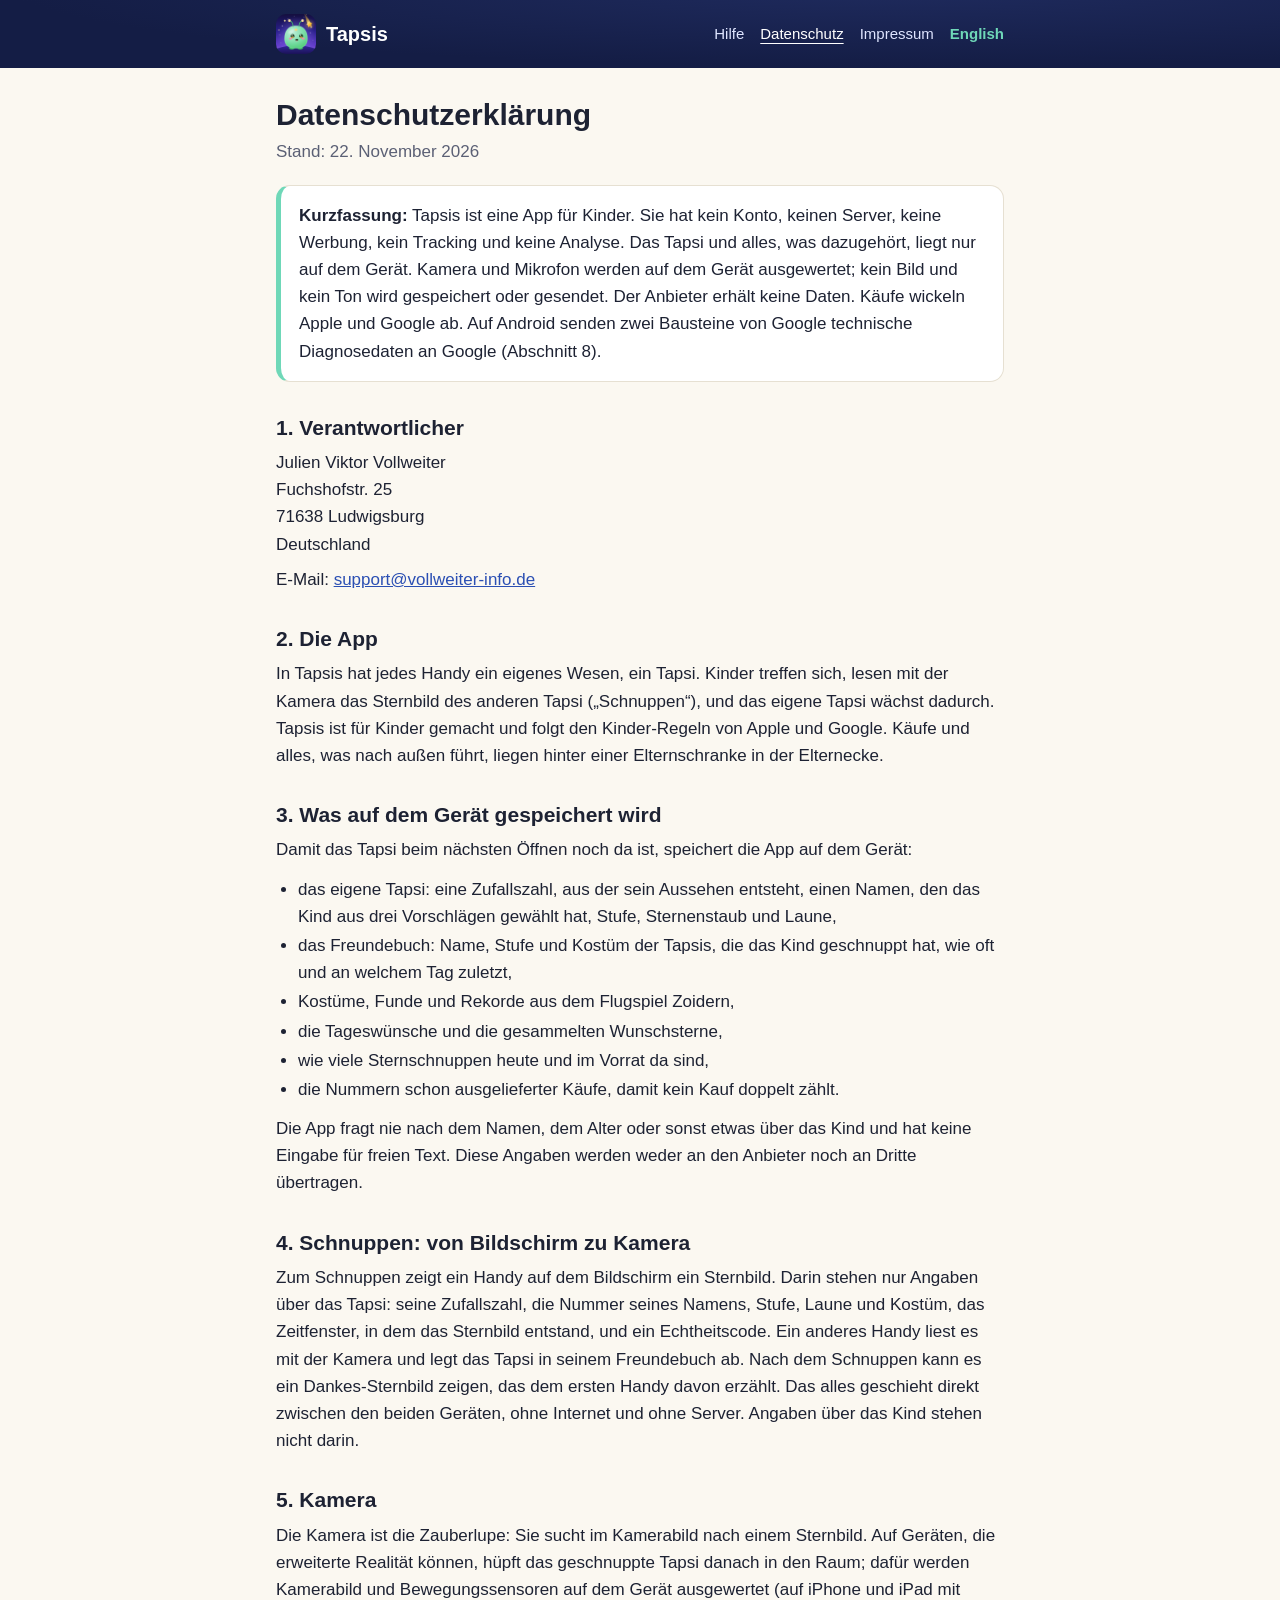
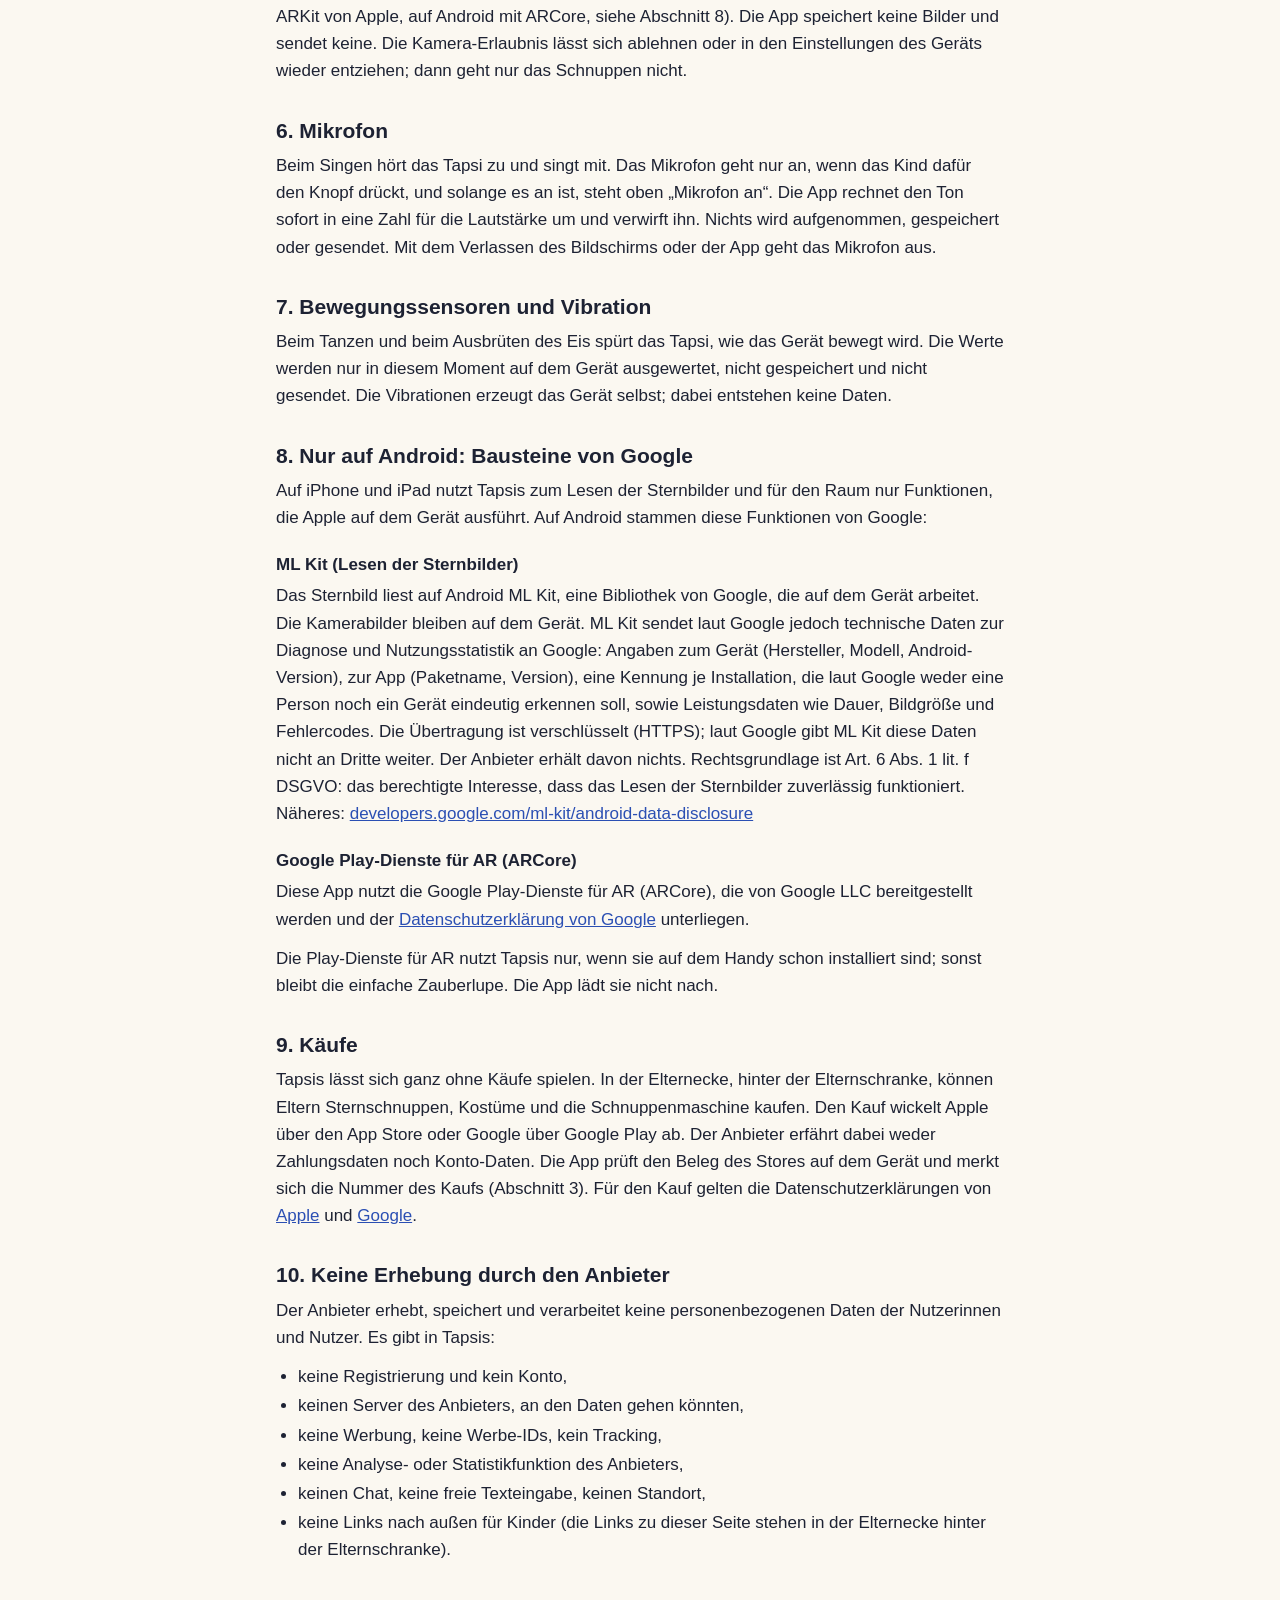
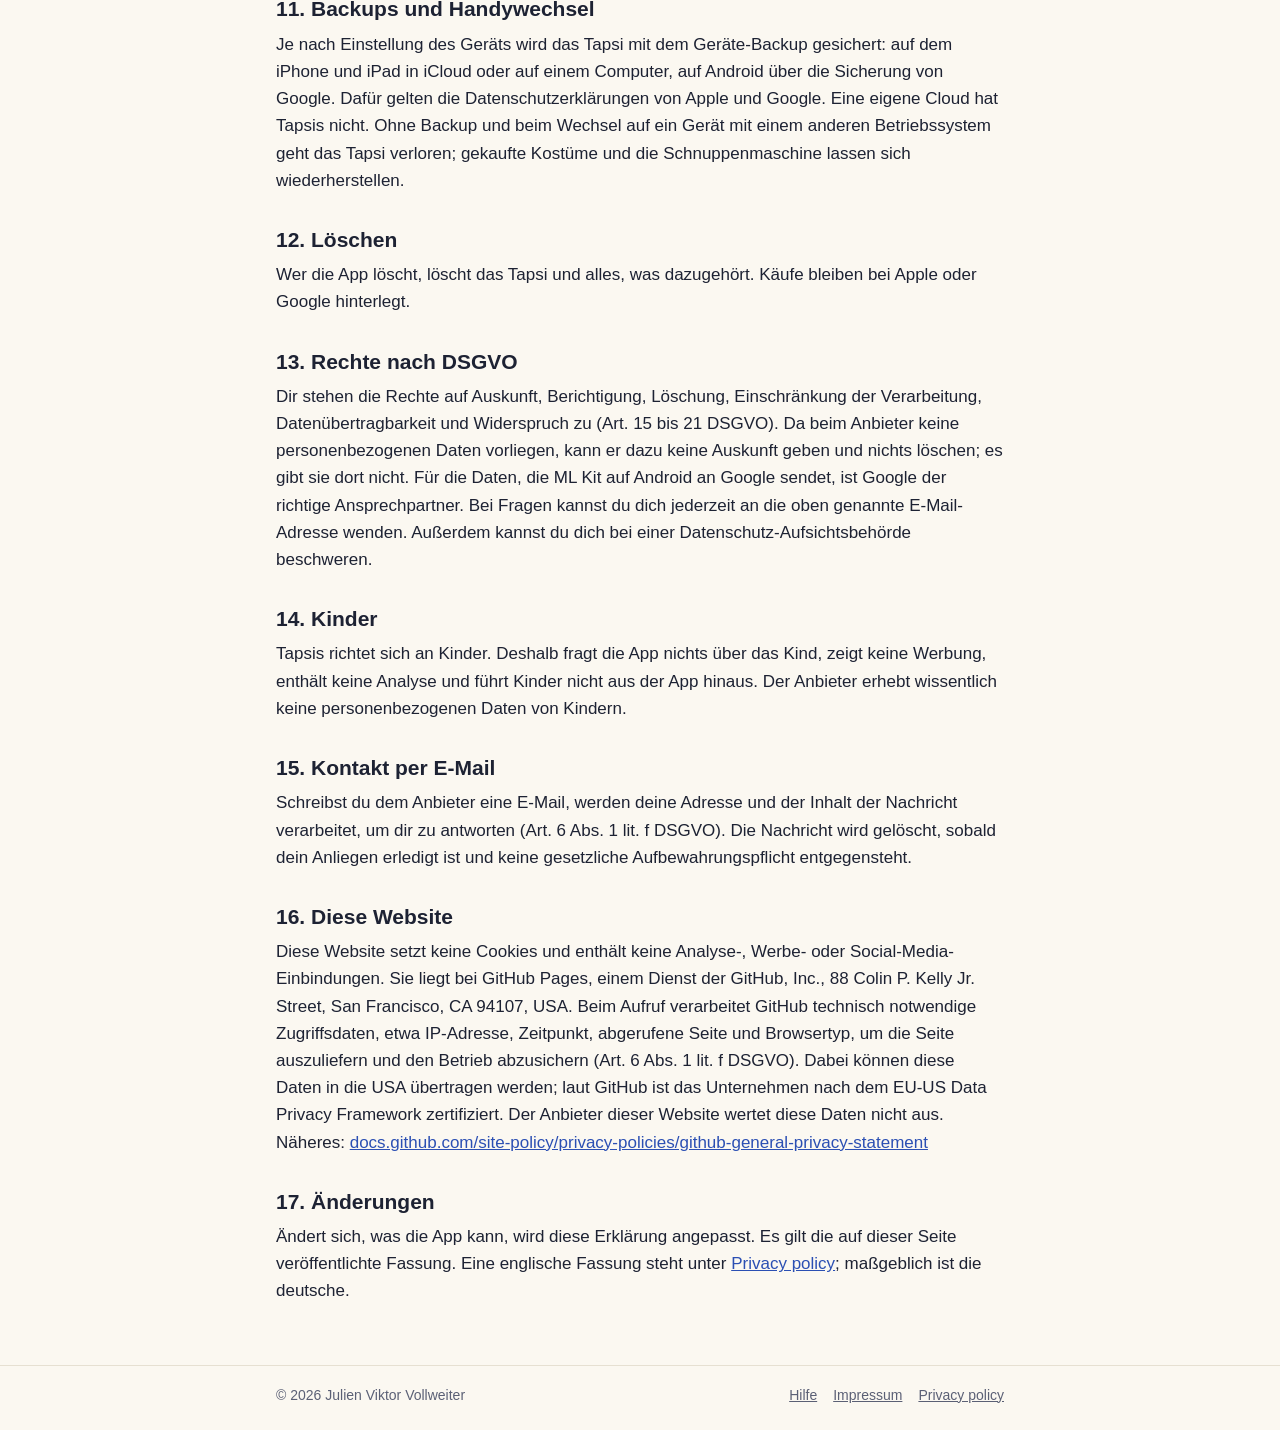
==== commit 98498188: "Deploy 24f7b95" ====
--- a/datenschutz.html
+++ b/datenschutz.html
@@ -31,7 +31,7 @@
     <article class="prose">
 
       <h1>Datenschutzerklärung</h1>
-      <p class="stand">Stand: 19. November 2026</p>
+      <p class="stand">Stand: 22. November 2026</p>
 
       <div class="card summary">
         <p><strong>Kurzfassung:</strong> Tapsis ist eine App für Kinder. Sie hat kein Konto, keinen Server, keine Werbung, kein Tracking und keine Analyse. Das Tapsi und alles, was dazugehört, liegt nur auf dem Gerät. Kamera und Mikrofon werden auf dem Gerät ausgewertet; kein Bild und kein Ton wird gespeichert oder gesendet. Der Anbieter erhält keine Daten. Käufe wickeln Apple und Google ab. Auf Android senden zwei Bausteine von Google technische Diagnosedaten an Google (Abschnitt 8).</p>
@@ -55,6 +55,7 @@
         <li>das eigene Tapsi: eine Zufallszahl, aus der sein Aussehen entsteht, einen Namen, den das Kind aus drei Vorschlägen gewählt hat, Stufe, Sternenstaub und Laune,</li>
         <li>das Freundebuch: Name, Stufe und Kostüm der Tapsis, die das Kind geschnuppt hat, wie oft und an welchem Tag zuletzt,</li>
         <li>Kostüme, Funde und Rekorde aus dem Flugspiel Zoidern,</li>
+        <li>die Tageswünsche und die gesammelten Wunschsterne,</li>
         <li>wie viele Sternschnuppen heute und im Vorrat da sind,</li>
         <li>die Nummern schon ausgelieferter Käufe, damit kein Kauf doppelt zählt.</li>
       </ul>
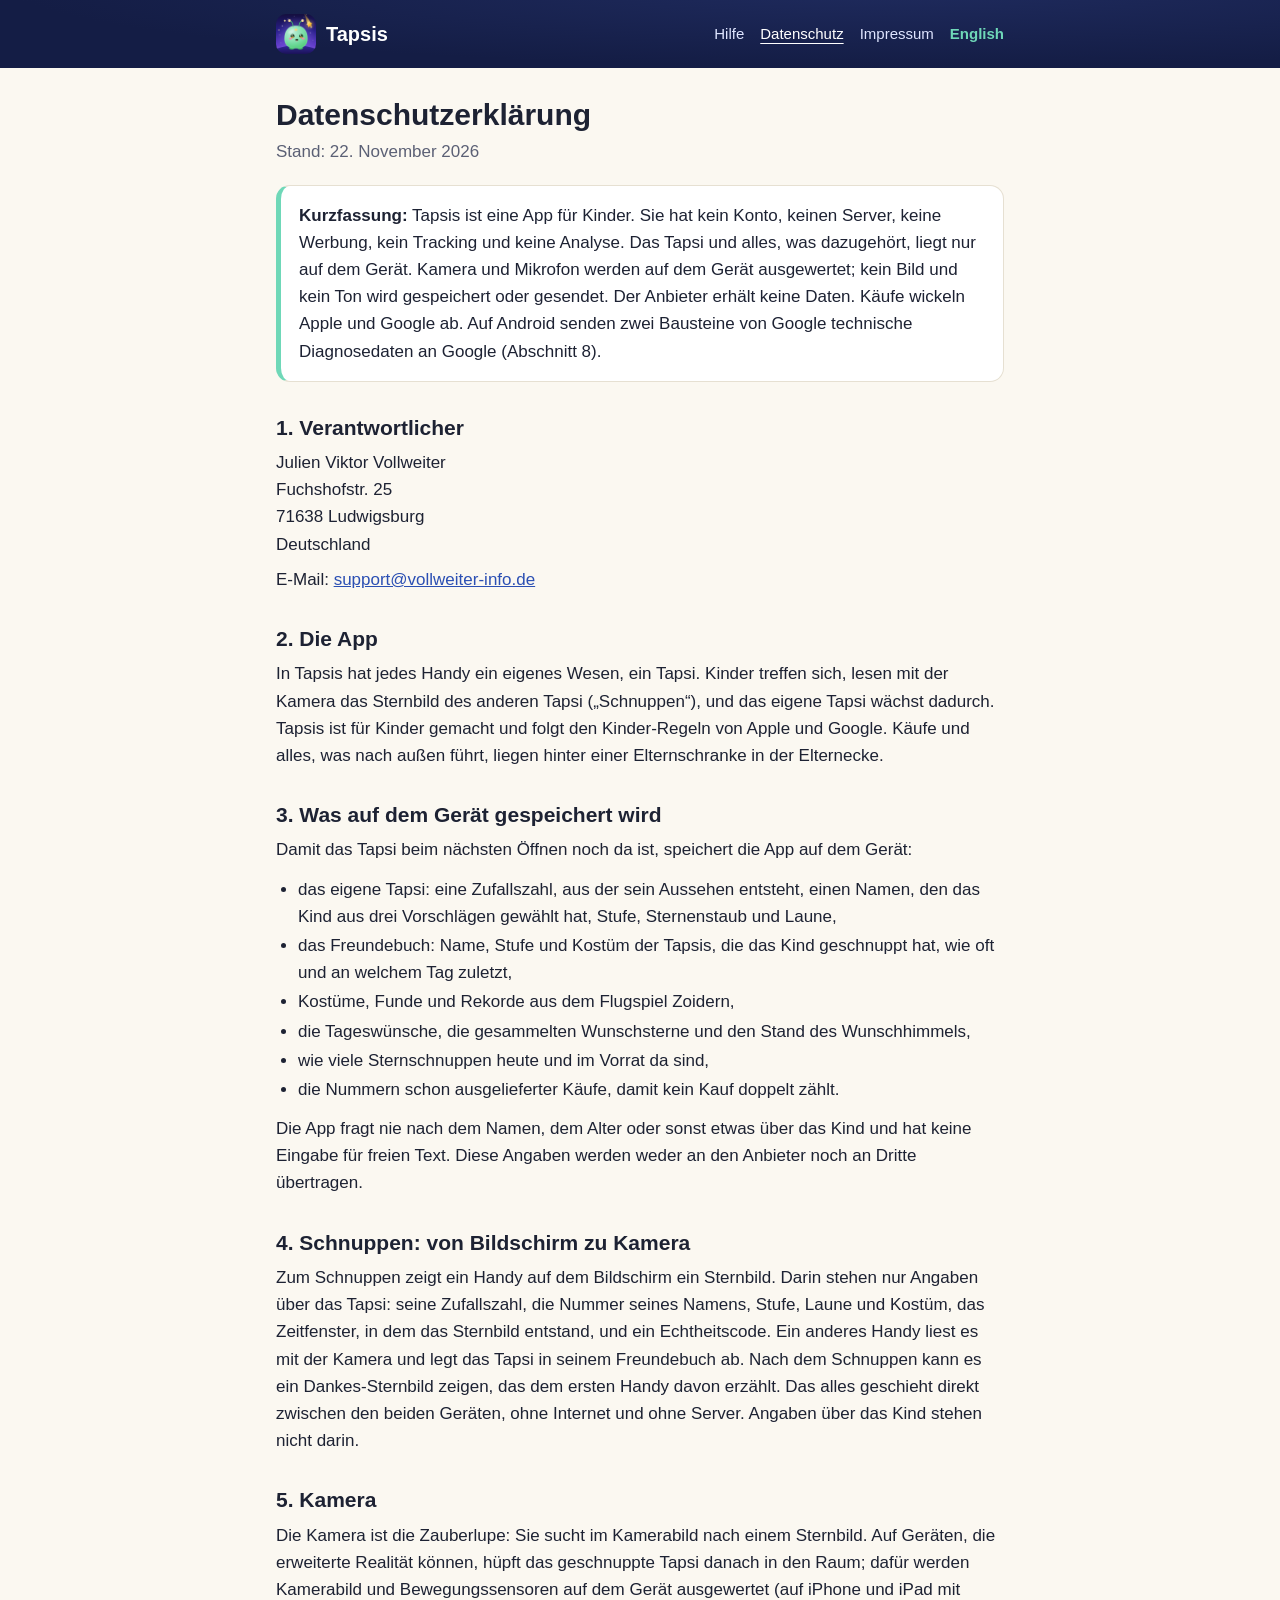
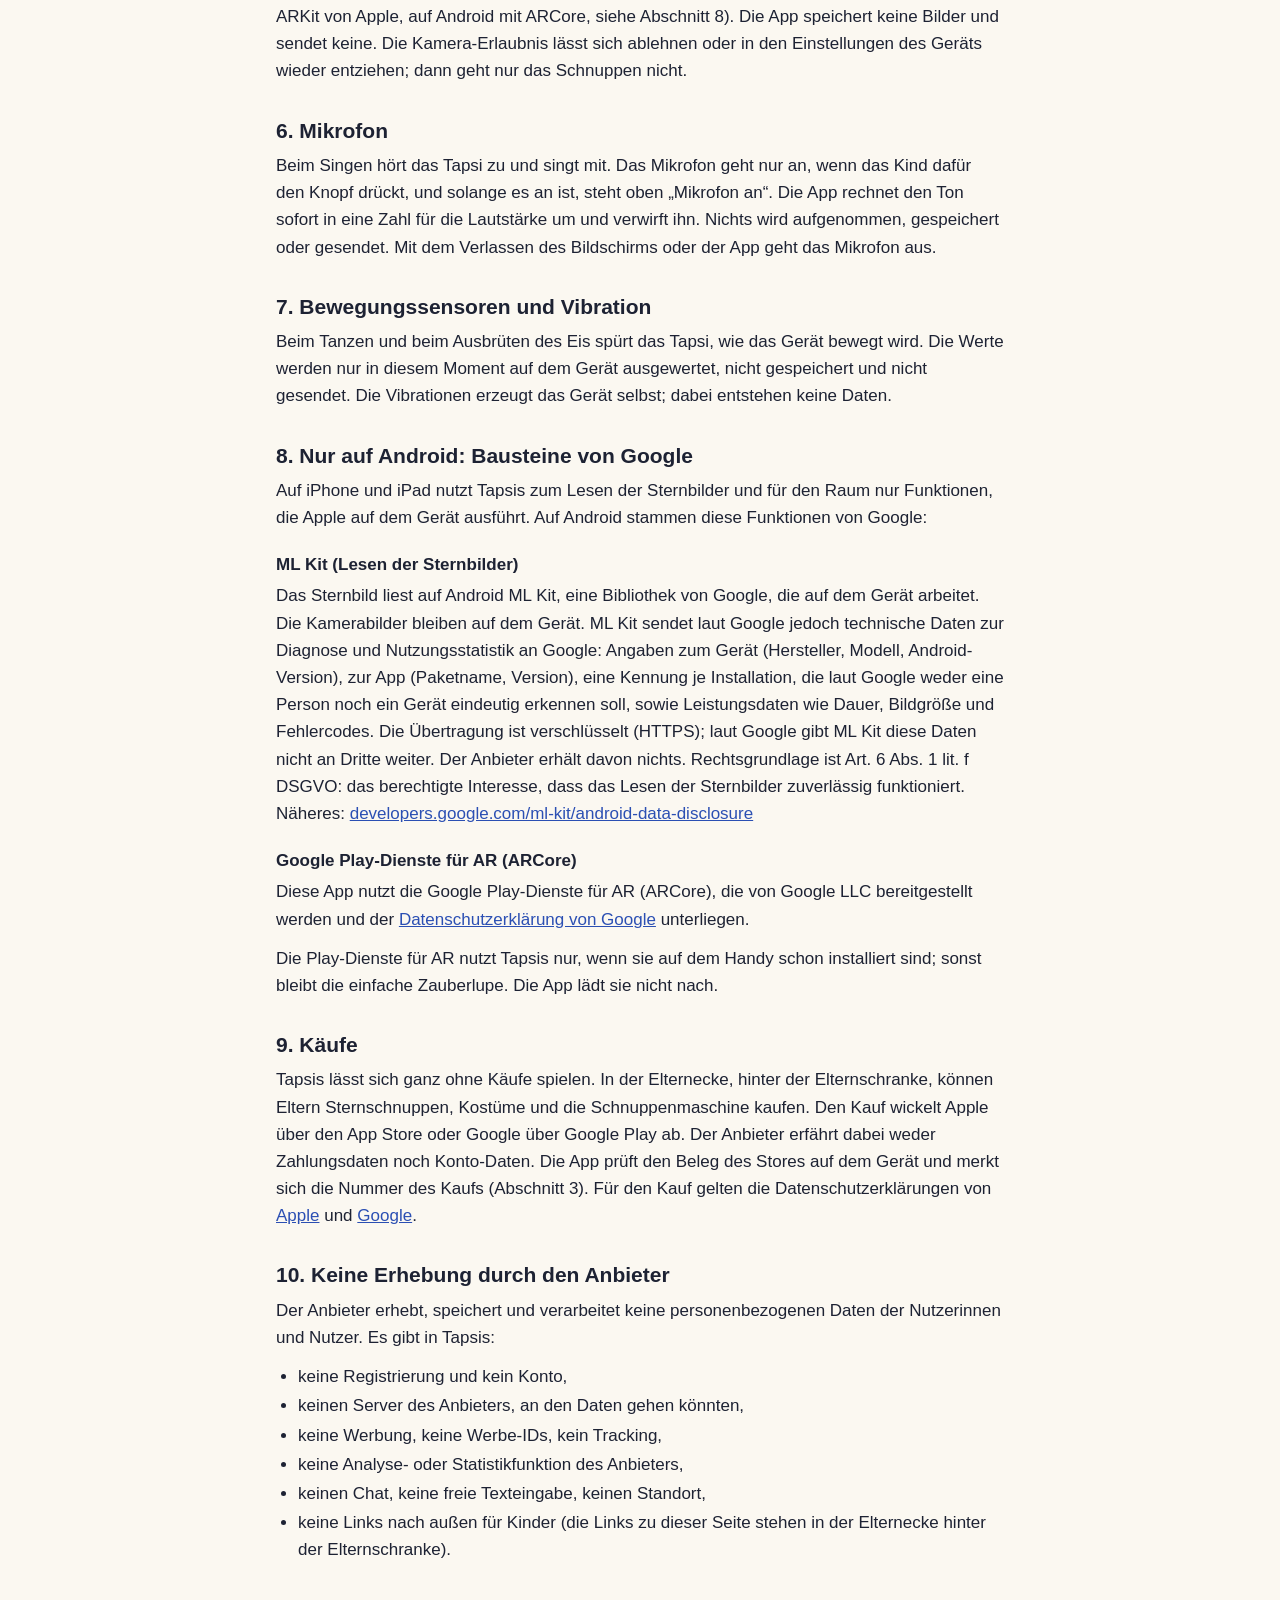
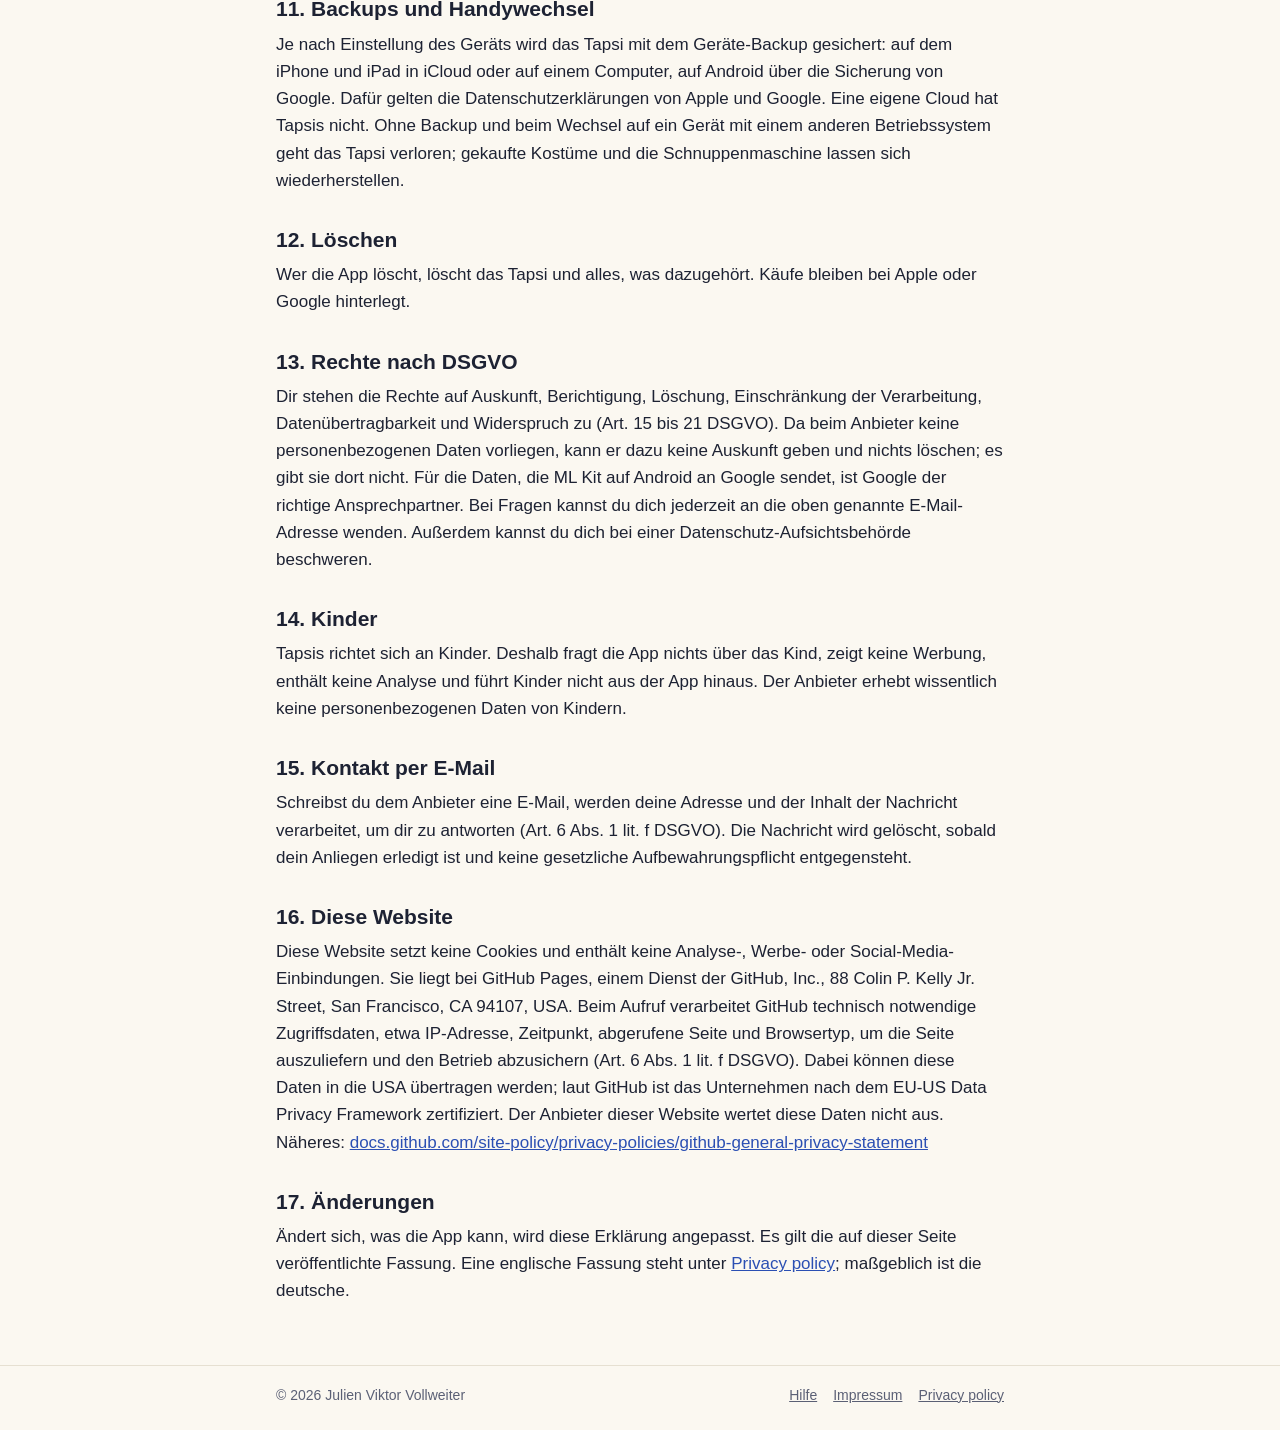
==== commit e62afef6: "Deploy 51a64c5" ====
--- a/datenschutz.html
+++ b/datenschutz.html
@@ -55,7 +55,7 @@
         <li>das eigene Tapsi: eine Zufallszahl, aus der sein Aussehen entsteht, einen Namen, den das Kind aus drei Vorschlägen gewählt hat, Stufe, Sternenstaub und Laune,</li>
         <li>das Freundebuch: Name, Stufe und Kostüm der Tapsis, die das Kind geschnuppt hat, wie oft und an welchem Tag zuletzt,</li>
         <li>Kostüme, Funde und Rekorde aus dem Flugspiel Zoidern,</li>
-        <li>die Tageswünsche und die gesammelten Wunschsterne,</li>
+        <li>die Tageswünsche, die gesammelten Wunschsterne und den Stand des Wunschhimmels,</li>
         <li>wie viele Sternschnuppen heute und im Vorrat da sind,</li>
         <li>die Nummern schon ausgelieferter Käufe, damit kein Kauf doppelt zählt.</li>
       </ul>
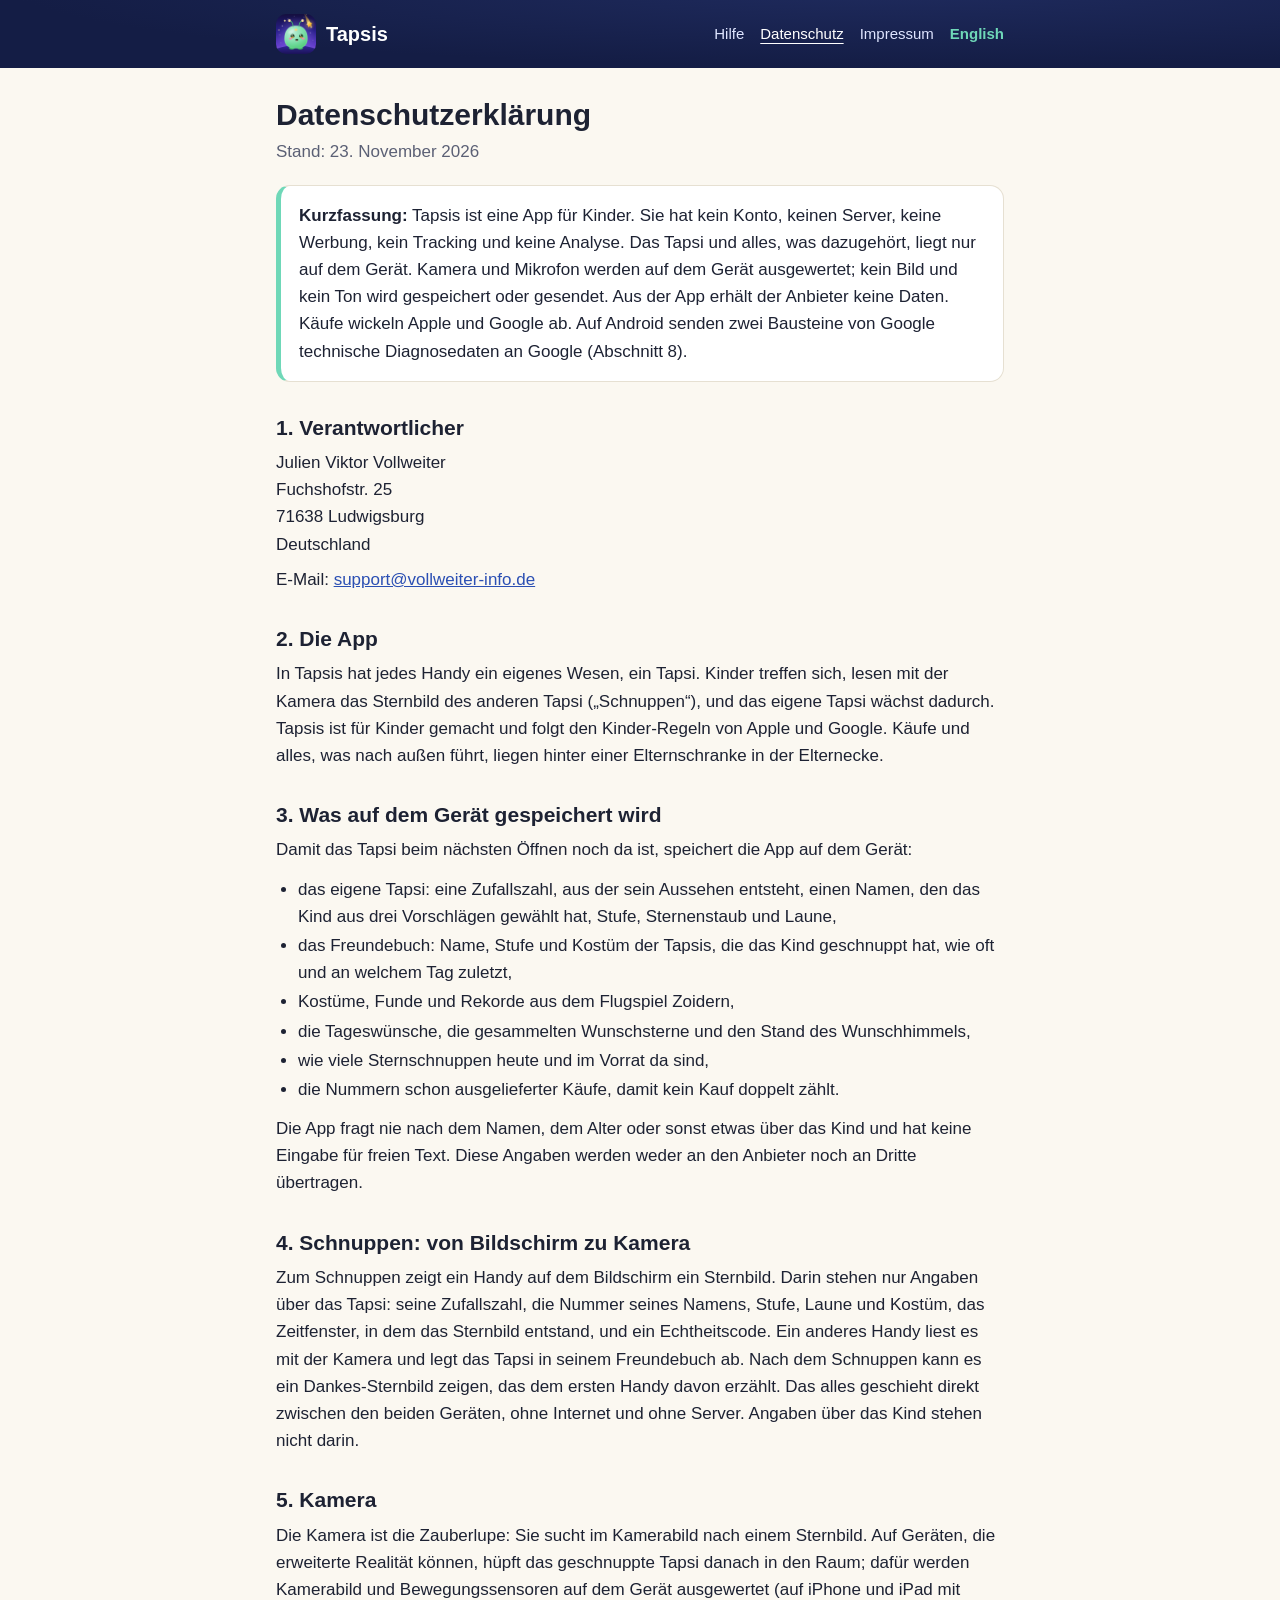
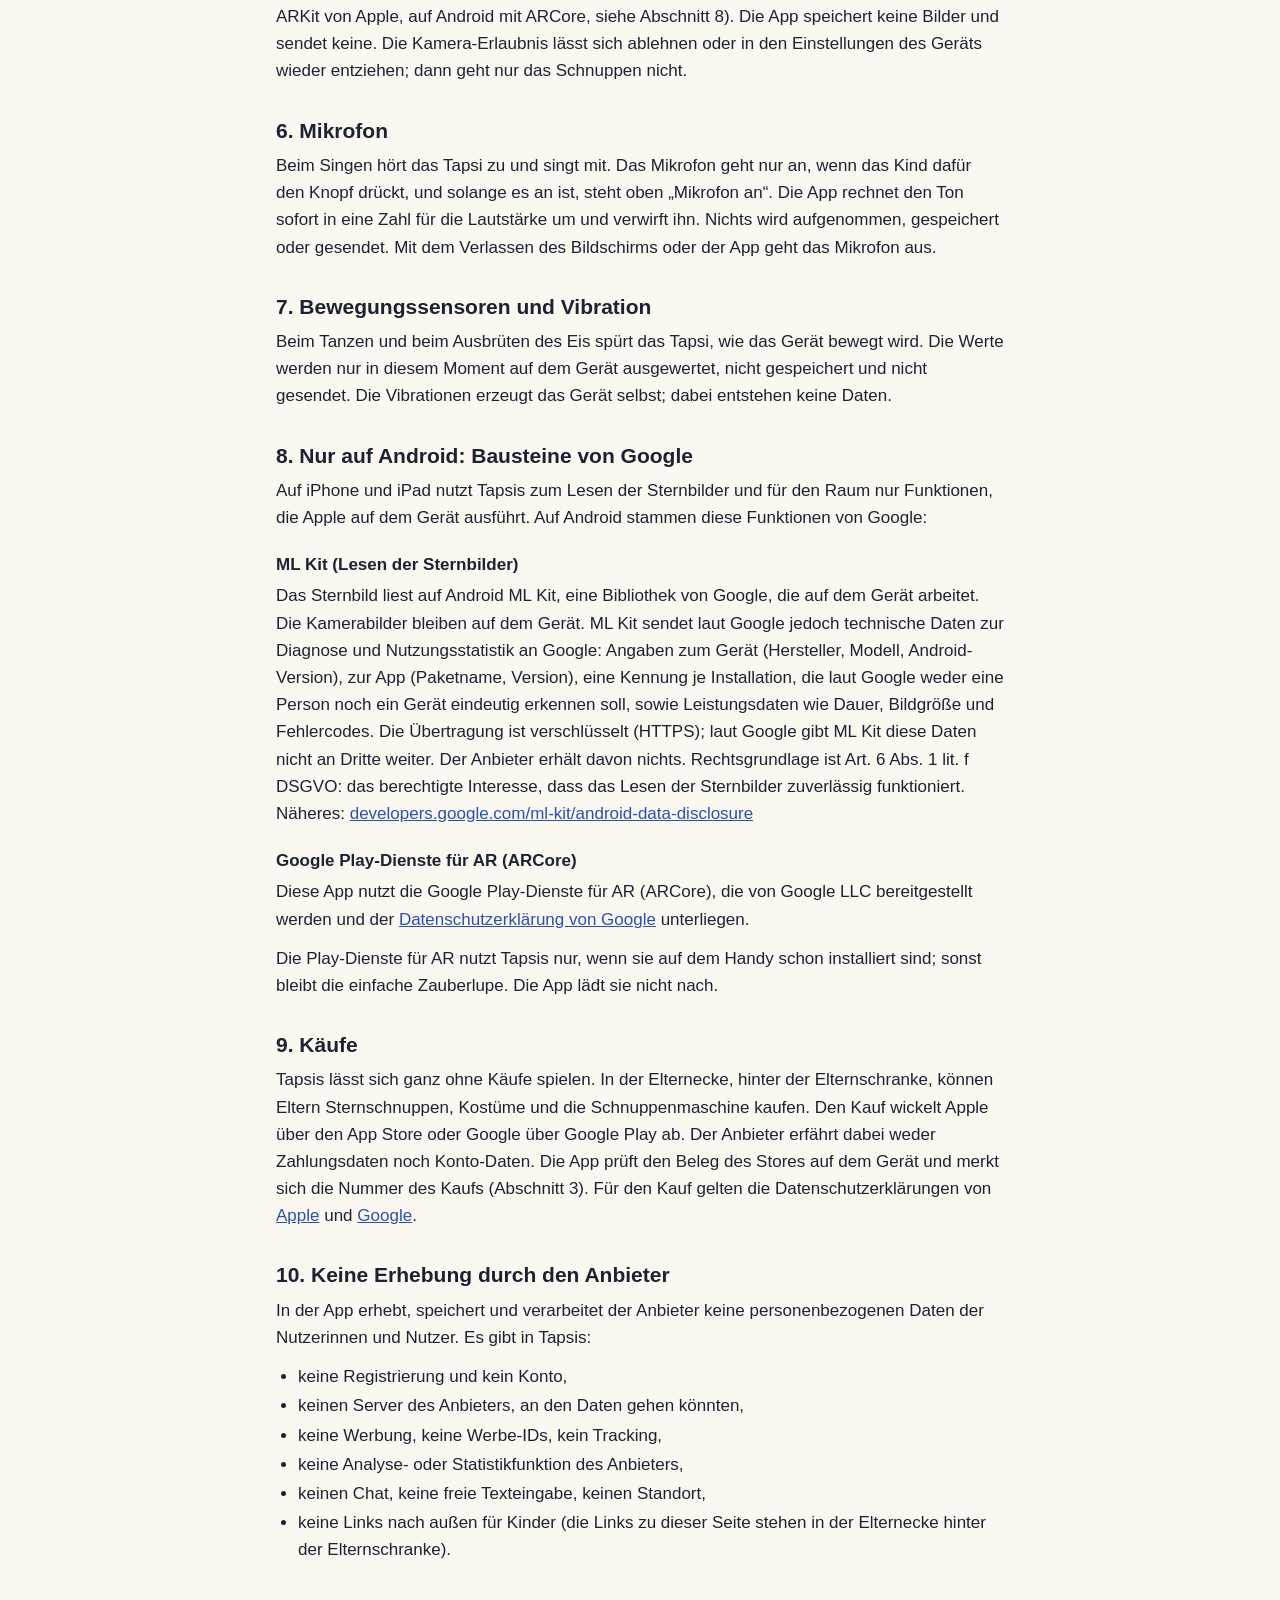
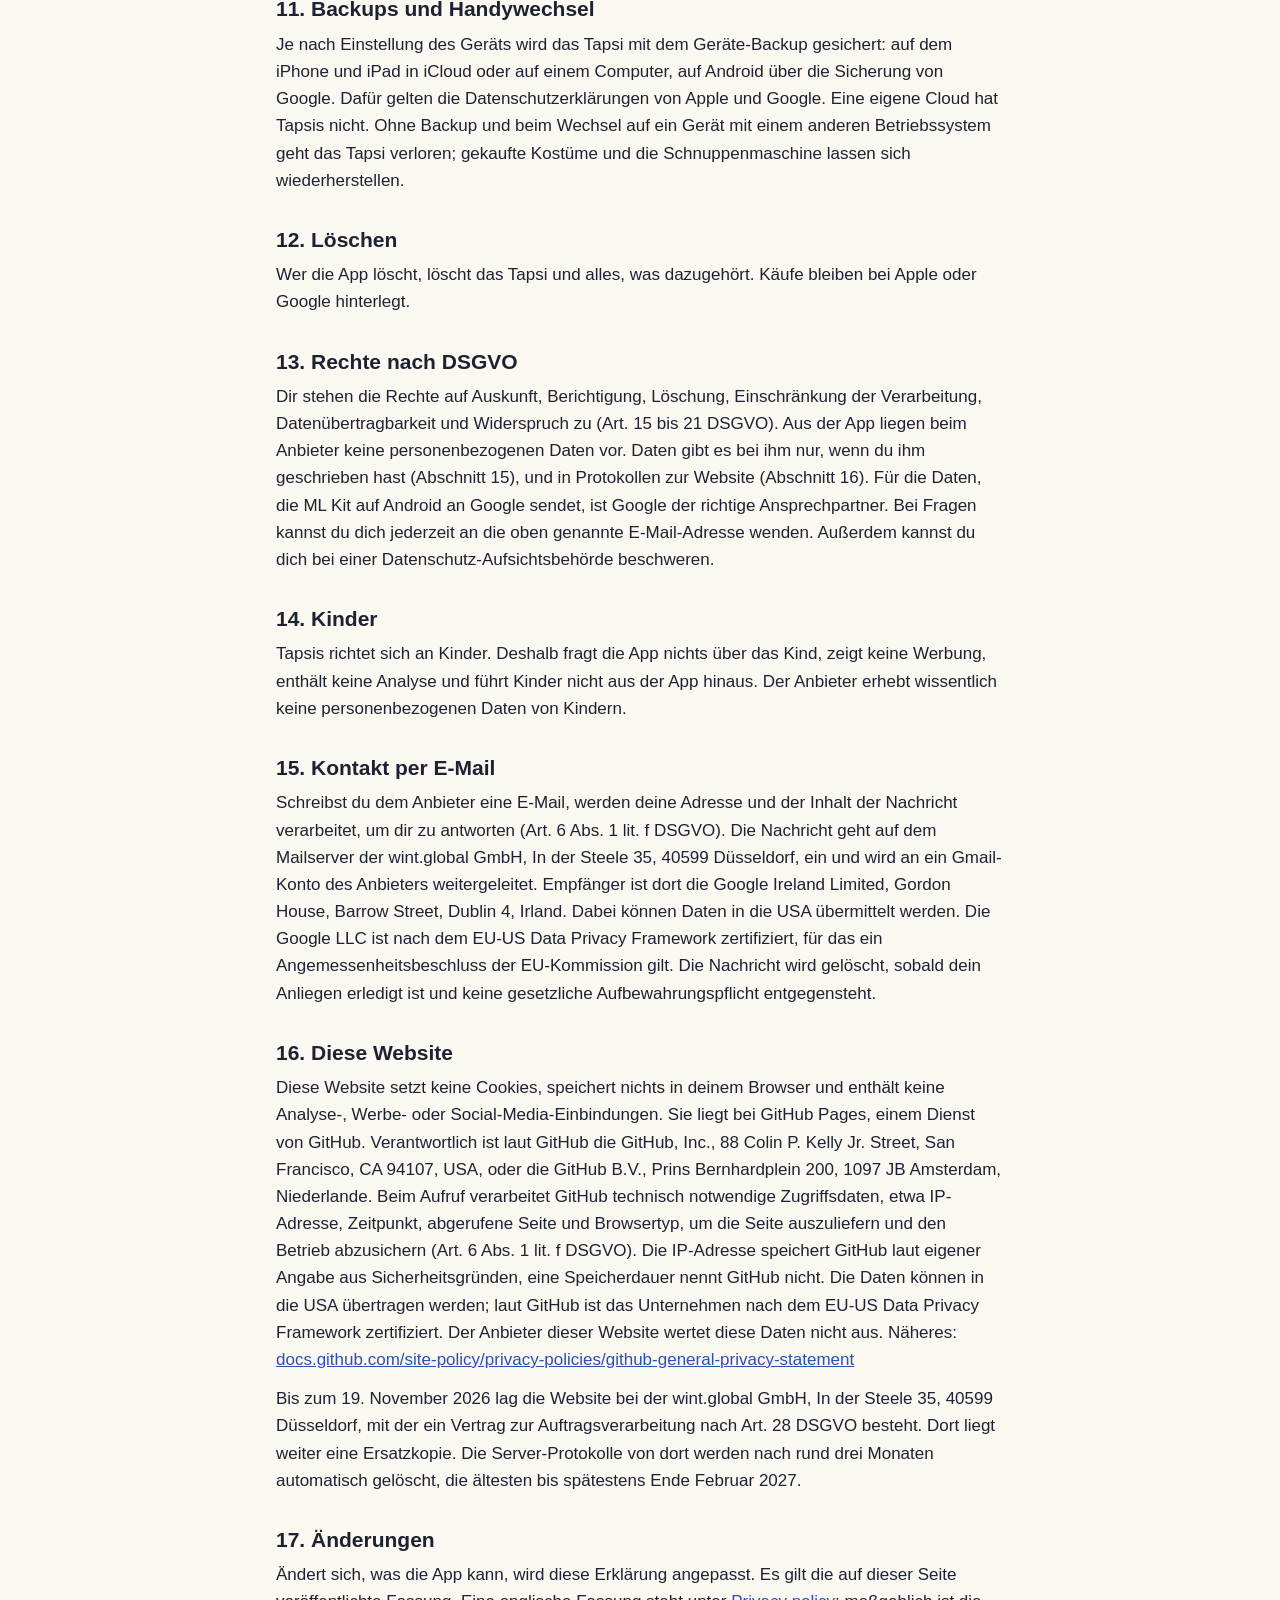
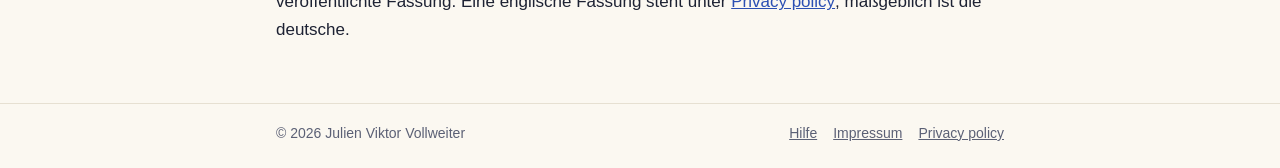
==== commit 6ab09797: "Deploy 83500da" ====
--- a/datenschutz.html
+++ b/datenschutz.html
@@ -31,10 +31,10 @@
     <article class="prose">
 
       <h1>Datenschutzerklärung</h1>
-      <p class="stand">Stand: 22. November 2026</p>
+      <p class="stand">Stand: 23. November 2026</p>
 
       <div class="card summary">
-        <p><strong>Kurzfassung:</strong> Tapsis ist eine App für Kinder. Sie hat kein Konto, keinen Server, keine Werbung, kein Tracking und keine Analyse. Das Tapsi und alles, was dazugehört, liegt nur auf dem Gerät. Kamera und Mikrofon werden auf dem Gerät ausgewertet; kein Bild und kein Ton wird gespeichert oder gesendet. Der Anbieter erhält keine Daten. Käufe wickeln Apple und Google ab. Auf Android senden zwei Bausteine von Google technische Diagnosedaten an Google (Abschnitt 8).</p>
+        <p><strong>Kurzfassung:</strong> Tapsis ist eine App für Kinder. Sie hat kein Konto, keinen Server, keine Werbung, kein Tracking und keine Analyse. Das Tapsi und alles, was dazugehört, liegt nur auf dem Gerät. Kamera und Mikrofon werden auf dem Gerät ausgewertet; kein Bild und kein Ton wird gespeichert oder gesendet. Aus der App erhält der Anbieter keine Daten. Käufe wickeln Apple und Google ab. Auf Android senden zwei Bausteine von Google technische Diagnosedaten an Google (Abschnitt 8).</p>
       </div>
 
       <h2 id="verantwortlicher">1. Verantwortlicher</h2>
@@ -85,7 +85,7 @@
       <p>Tapsis lässt sich ganz ohne Käufe spielen. In der Elternecke, hinter der Elternschranke, können Eltern Sternschnuppen, Kostüme und die Schnuppenmaschine kaufen. Den Kauf wickelt Apple über den App Store oder Google über Google Play ab. Der Anbieter erfährt dabei weder Zahlungsdaten noch Konto-Daten. Die App prüft den Beleg des Stores auf dem Gerät und merkt sich die Nummer des Kaufs (Abschnitt 3). Für den Kauf gelten die Datenschutzerklärungen von <a href="https://www.apple.com/de/legal/privacy/de-ww/">Apple</a> und <a href="https://policies.google.com/privacy?hl=de">Google</a>.</p>
 
       <h2 id="keine-erhebung">10. Keine Erhebung durch den Anbieter</h2>
-      <p>Der Anbieter erhebt, speichert und verarbeitet keine personenbezogenen Daten der Nutzerinnen und Nutzer. Es gibt in Tapsis:</p>
+      <p>In der App erhebt, speichert und verarbeitet der Anbieter keine personenbezogenen Daten der Nutzerinnen und Nutzer. Es gibt in Tapsis:</p>
       <ul>
         <li>keine Registrierung und kein Konto,</li>
         <li>keinen Server des Anbieters, an den Daten gehen könnten,</li>
@@ -102,16 +102,17 @@
       <p>Wer die App löscht, löscht das Tapsi und alles, was dazugehört. Käufe bleiben bei Apple oder Google hinterlegt.</p>
 
       <h2 id="rechte">13. Rechte nach DSGVO</h2>
-      <p>Dir stehen die Rechte auf Auskunft, Berichtigung, Löschung, Einschränkung der Verarbeitung, Datenübertragbarkeit und Widerspruch zu (Art. 15 bis 21 DSGVO). Da beim Anbieter keine personenbezogenen Daten vorliegen, kann er dazu keine Auskunft geben und nichts löschen; es gibt sie dort nicht. Für die Daten, die ML Kit auf Android an Google sendet, ist Google der richtige Ansprechpartner. Bei Fragen kannst du dich jederzeit an die oben genannte E-Mail-Adresse wenden. Außerdem kannst du dich bei einer Datenschutz-Aufsichtsbehörde beschweren.</p>
+      <p>Dir stehen die Rechte auf Auskunft, Berichtigung, Löschung, Einschränkung der Verarbeitung, Datenübertragbarkeit und Widerspruch zu (Art. 15 bis 21 DSGVO). Aus der App liegen beim Anbieter keine personenbezogenen Daten vor. Daten gibt es bei ihm nur, wenn du ihm geschrieben hast (Abschnitt 15), und in Protokollen zur Website (Abschnitt 16). Für die Daten, die ML Kit auf Android an Google sendet, ist Google der richtige Ansprechpartner. Bei Fragen kannst du dich jederzeit an die oben genannte E-Mail-Adresse wenden. Außerdem kannst du dich bei einer Datenschutz-Aufsichtsbehörde beschweren.</p>
 
       <h2 id="kinder">14. Kinder</h2>
       <p>Tapsis richtet sich an Kinder. Deshalb fragt die App nichts über das Kind, zeigt keine Werbung, enthält keine Analyse und führt Kinder nicht aus der App hinaus. Der Anbieter erhebt wissentlich keine personenbezogenen Daten von Kindern.</p>
 
       <h2 id="email">15. Kontakt per E-Mail</h2>
-      <p>Schreibst du dem Anbieter eine E-Mail, werden deine Adresse und der Inhalt der Nachricht verarbeitet, um dir zu antworten (Art. 6 Abs. 1 lit. f DSGVO). Die Nachricht wird gelöscht, sobald dein Anliegen erledigt ist und keine gesetzliche Aufbewahrungspflicht entgegensteht.</p>
+      <p>Schreibst du dem Anbieter eine E-Mail, werden deine Adresse und der Inhalt der Nachricht verarbeitet, um dir zu antworten (Art. 6 Abs. 1 lit. f DSGVO). Die Nachricht geht auf dem Mailserver der wint.global GmbH, In der Steele 35, 40599 Düsseldorf, ein und wird an ein Gmail-Konto des Anbieters weitergeleitet. Empfänger ist dort die Google Ireland Limited, Gordon House, Barrow Street, Dublin 4, Irland. Dabei können Daten in die USA übermittelt werden. Die Google LLC ist nach dem EU-US Data Privacy Framework zertifiziert, für das ein Angemessenheitsbeschluss der EU-Kommission gilt. Die Nachricht wird gelöscht, sobald dein Anliegen erledigt ist und keine gesetzliche Aufbewahrungspflicht entgegensteht.</p>
 
       <h2 id="website">16. Diese Website</h2>
-      <p>Diese Website setzt keine Cookies und enthält keine Analyse-, Werbe- oder Social-Media-Einbindungen. Sie liegt bei GitHub Pages, einem Dienst der GitHub, Inc., 88 Colin P. Kelly Jr. Street, San Francisco, CA 94107, USA. Beim Aufruf verarbeitet GitHub technisch notwendige Zugriffsdaten, etwa IP-Adresse, Zeitpunkt, abgerufene Seite und Browsertyp, um die Seite auszuliefern und den Betrieb abzusichern (Art. 6 Abs. 1 lit. f DSGVO). Dabei können diese Daten in die USA übertragen werden; laut GitHub ist das Unternehmen nach dem EU-US Data Privacy Framework zertifiziert. Der Anbieter dieser Website wertet diese Daten nicht aus. Näheres: <a href="https://docs.github.com/site-policy/privacy-policies/github-general-privacy-statement">docs.github.com/site-policy/privacy-policies/github-general-privacy-statement</a></p>
+      <p>Diese Website setzt keine Cookies, speichert nichts in deinem Browser und enthält keine Analyse-, Werbe- oder Social-Media-Einbindungen. Sie liegt bei GitHub Pages, einem Dienst von GitHub. Verantwortlich ist laut GitHub die GitHub, Inc., 88 Colin P. Kelly Jr. Street, San Francisco, CA 94107, USA, oder die GitHub B.V., Prins Bernhardplein 200, 1097 JB Amsterdam, Niederlande. Beim Aufruf verarbeitet GitHub technisch notwendige Zugriffsdaten, etwa IP-Adresse, Zeitpunkt, abgerufene Seite und Browsertyp, um die Seite auszuliefern und den Betrieb abzusichern (Art. 6 Abs. 1 lit. f DSGVO). Die IP-Adresse speichert GitHub laut eigener Angabe aus Sicherheitsgründen, eine Speicherdauer nennt GitHub nicht. Die Daten können in die USA übertragen werden; laut GitHub ist das Unternehmen nach dem EU-US Data Privacy Framework zertifiziert. Der Anbieter dieser Website wertet diese Daten nicht aus. Näheres: <a href="https://docs.github.com/site-policy/privacy-policies/github-general-privacy-statement">docs.github.com/site-policy/privacy-policies/github-general-privacy-statement</a></p>
+      <p>Bis zum 19. November 2026 lag die Website bei der wint.global GmbH, In der Steele 35, 40599 Düsseldorf, mit der ein Vertrag zur Auftragsverarbeitung nach Art. 28 DSGVO besteht. Dort liegt weiter eine Ersatzkopie. Die Server-Protokolle von dort werden nach rund drei Monaten automatisch gelöscht, die ältesten bis spätestens Ende Februar 2027.</p>
 
       <h2 id="aenderungen">17. Änderungen</h2>
       <p>Ändert sich, was die App kann, wird diese Erklärung angepasst. Es gilt die auf dieser Seite veröffentlichte Fassung. Eine englische Fassung steht unter <a href="privacy.html" lang="en">Privacy policy</a>; maßgeblich ist die deutsche.</p>
